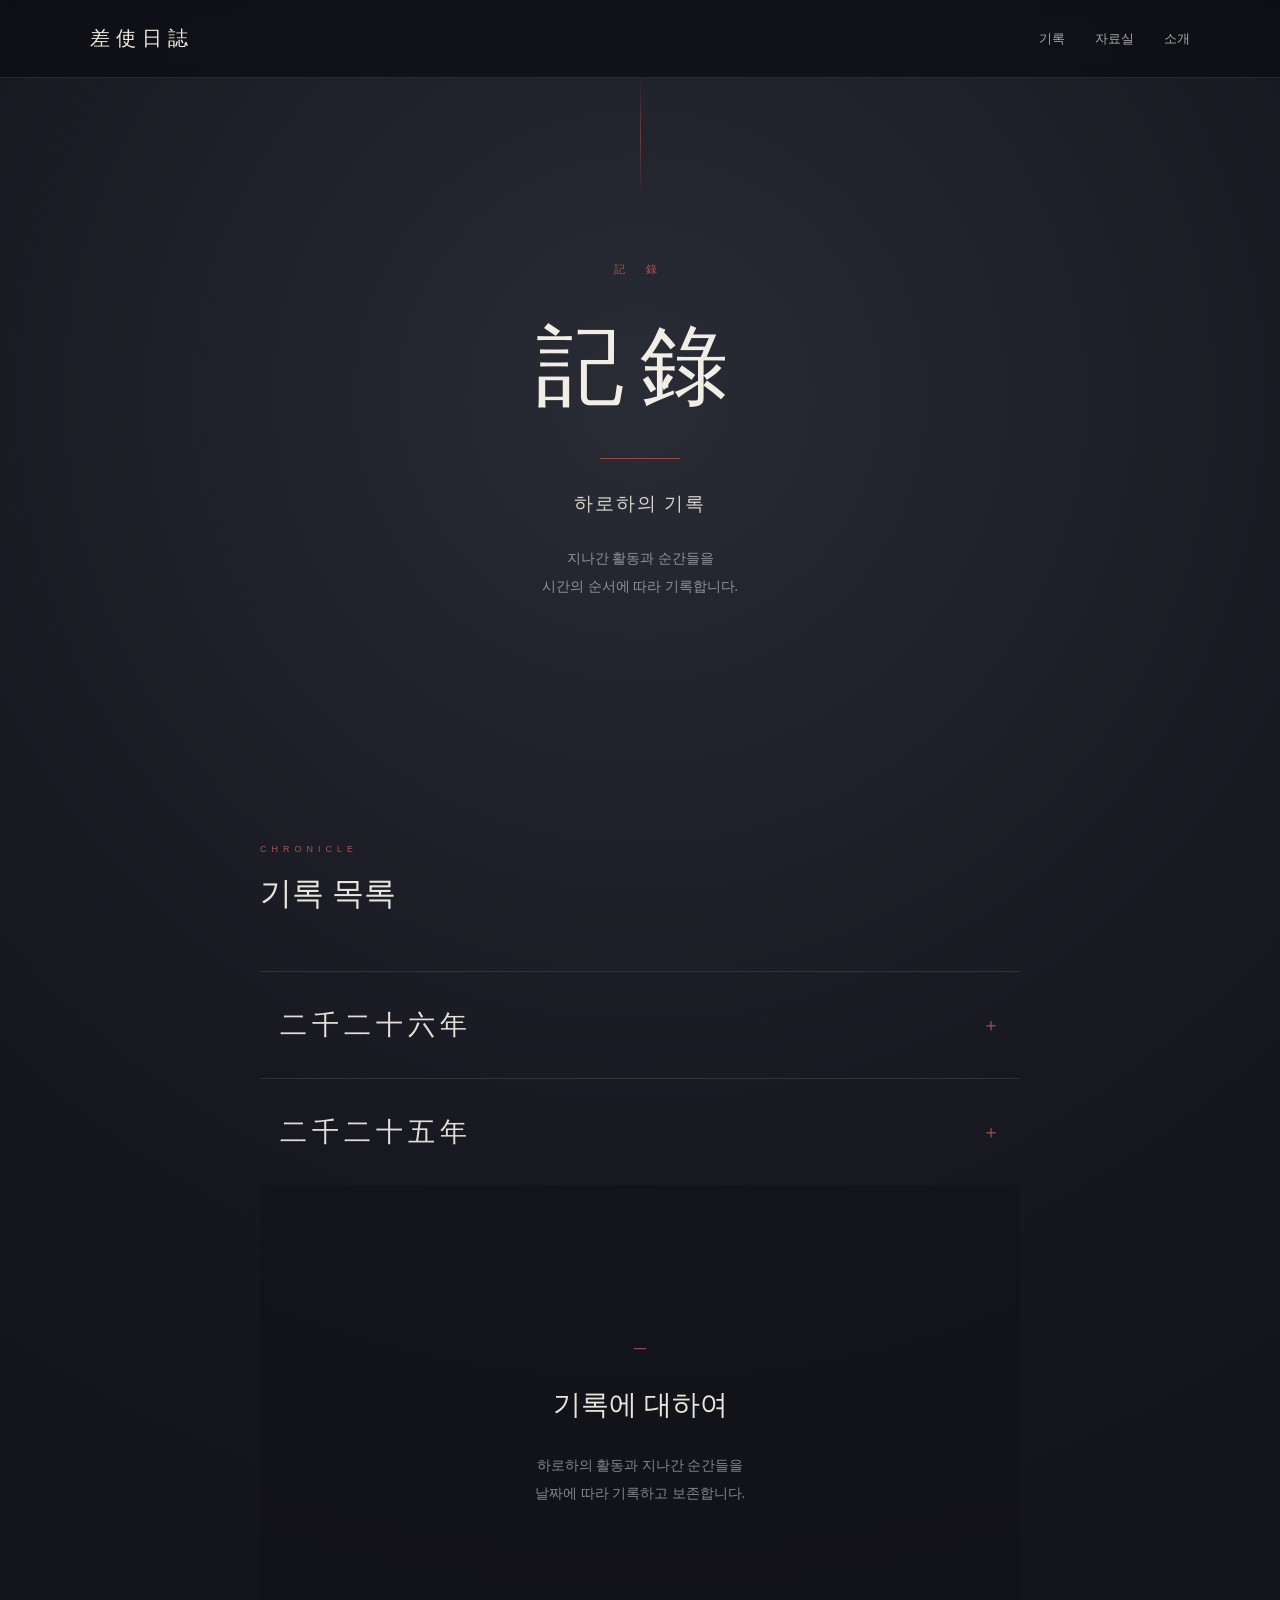
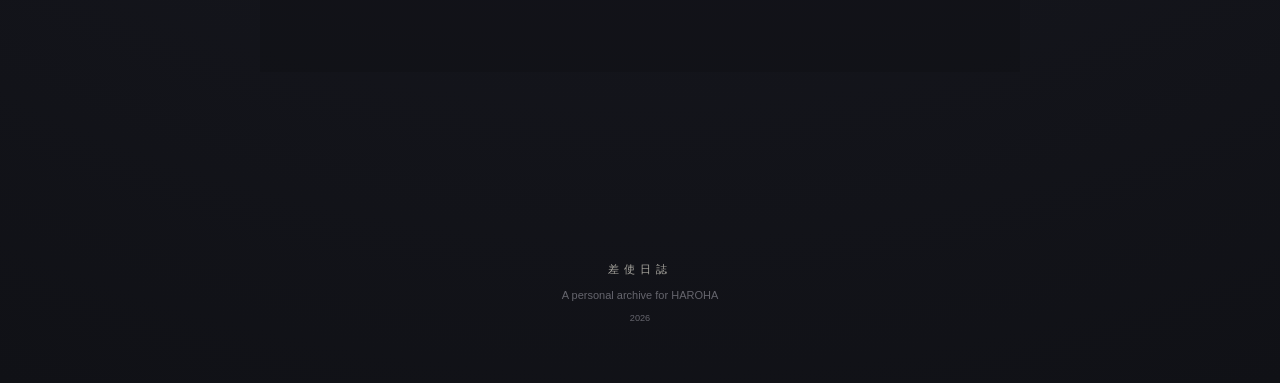
==== about.html @ af02e58f "Update about.html" ====
<!DOCTYPE html>
<html lang="ko">

<head>
    <meta charset="UTF-8">
    <meta name="viewport" content="width=device-width, initial-scale=1.0">

    <title>記錄 | 差使日誌</title>

    <link rel="stylesheet" href="style.css">
</head>


<body>

    <!-- 상단 메뉴 -->

    <header>

        <a href="index.html" class="logo">
            差使日誌
        </a>

        <nav>
            <a href="records.html">기록</a>
            <a href="#">자료실</a>
            <a href="#">소개</a>
        </nav>

    </header>


    <main>

        <!-- 제목 -->

        <section class="hero">

            <div class="hero-mark">
                記 錄
            </div>

            <h1>
                記錄
            </h1>

            <div class="line"></div>

            <p class="hero-subtitle">
                하로하의 기록
            </p>

            <p class="hero-description">
                지나간 활동과 순간들을<br>
                시간의 순서에 따라 기록합니다.
            </p>

        </section>


        <!-- 연도 목록 -->

        <section class="record-index">

            <div class="section-heading">

                <span>
                    CHRONICLE
                </span>

                <h2>
                    기록 목록
                </h2>

            </div>


            <!-- =========================
                 2026년
            ========================== -->

            <details class="year">

                <summary>
                    <span class="year-number">
                        二千二十六年
                    </span>

                    <span class="year-arrow">
                        ＋
                    </span>
                </summary>


                <div class="month-list">

                    <a href="records-2026-08.html" class="month">
                        <span>八月</span>
                        <small>2026.08</small>
                    </a>

                    <a href="records-2026-07.html" class="month">
                        <span>七月</span>
                        <small>2026.07</small>
                    </a>

                    <a href="records-2026-06.html" class="month">
                        <span>六月</span>
                        <small>2026.06</small>
                    </a>

                </div>

            </details>



            <!-- =========================
                 2025년
            ========================== -->

            <details class="year">

                <summary>

                    <span class="year-number">
                        二千二十五年
                    </span>

                    <span class="year-arrow">
                        ＋
                    </span>

                </summary>


                <div class="month-list">

                    <a href="records-2025-09.html" class="month">
                        <span>九月</span>
                        <small>2025.09</small>
                    </a>

                </div>

            </details>

        <!-- 안내 -->

        <section class="about">

            <div class="about-symbol">
                ㅡ
            </div>

            <h2>
                기록에 대하여
            </h2>

            <p>
                하로하의 활동과 지나간 순간들을<br>
                날짜에 따라 기록하고 보존합니다.
            </p>

        </section>

    </main>


    <!-- 하단 -->

    <footer>

        <div>
            差使日誌
        </div>

        <p>
            A personal archive for HAROHA
        </p>

        <small>
            2026
        </small>

    </footer>


</body>

</html>
---- style.css ----
* {
    box-sizing: border-box;
}

html {
    scroll-behavior: smooth;
}

body {
    margin: 0;

    background:
        radial-gradient(
            circle at 50% 20%,
            #292b35 0%,
            #171820 45%,
            #101116 100%
        );

    color: #e8e5dd;

    font-family:
        "Noto Serif KR",
        "Batang",
        serif;
}


/* =========================
   Header
========================= */

header {

    height: 78px;

    display: flex;

    align-items: center;

    justify-content: space-between;

    padding: 0 7%;

    border-bottom: 1px solid rgba(220, 215, 200, 0.12);

    background: rgba(12, 13, 18, 0.72);

    backdrop-filter: blur(8px);

    position: relative;

    z-index: 10;
}


.logo {

    font-size: 20px;

    letter-spacing: 6px;

    color: #eeeae0;

    text-decoration: none;
}


nav {

    display: flex;

    gap: 30px;
}


nav a {

    color: #aaa8a1;

    text-decoration: none;

    font-size: 13px;

    transition: 0.2s;
}


nav a:hover {

    color: #c87575;
}


/* =========================
   Hero
========================= */

.hero {

    min-height: 720px;

    display: flex;

    flex-direction: column;

    align-items: center;

    justify-content: center;

    text-align: center;

    padding: 100px 20px;

    position: relative;
}


.hero::before {

    content: "";

    position: absolute;

    width: 1px;

    height: 120px;

    background: linear-gradient(
        transparent,
        rgba(190, 80, 80, 0.5),
        transparent
    );

    top: 0;
}


.hero-mark {

    font-size: 11px;

    letter-spacing: 9px;

    color: #ad5555;

    margin-bottom: 30px;
}


.hero h1 {

    margin: 0;

    font-size: clamp(55px, 8vw, 88px);

    font-weight: 400;

    letter-spacing: 16px;

    color: #f1eee6;
}


.line {

    width: 80px;

    height: 1px;

    background: #9c4848;

    margin: 32px 0;
}


.hero-subtitle {

    margin: 0;

    font-size: 19px;

    letter-spacing: 2px;

    color: #d8d4cc;
}


.hero-description {

    margin-top: 28px;

    line-height: 2;

    font-size: 14px;

    color: #92919a;
}


.main-button {

    margin-top: 40px;

    padding: 14px 34px;

    border: 1px solid #874646;

    color: #cda6a6;

    text-decoration: none;

    font-size: 13px;

    letter-spacing: 2px;

    transition: 0.25s;
}


.main-button:hover {

    background: #874646;

    color: #fff;
}


/* =========================
   Profile
========================= */

.profile {

    max-width: 900px;

    margin: auto;

    padding: 110px 30px;

    text-align: center;

    border-top: 1px solid rgba(220, 215, 200, 0.1);

    border-bottom: 1px solid rgba(220, 215, 200, 0.1);
}


.profile-label {

    font-family: sans-serif;

    font-size: 10px;

    letter-spacing: 7px;

    color: #a45454;
}


.profile h2 {

    margin: 20px 0 10px;

    font-size: 42px;

    font-weight: 400;
}


.profile-title {

    color: #c77777;

    font-size: 15px;
}


.profile-text {

    margin-top: 28px;

    color: #92919a;

    line-height: 2;
}


/* =========================
   Recent
========================= */

.recent {

    max-width: 950px;

    margin: auto;

    padding: 130px 30px;
}


.section-heading {

    margin-bottom: 55px;
}


.section-heading span {

    font-family: sans-serif;

    font-size: 9px;

    letter-spacing: 5px;

    color: #a45454;
}


.section-heading h2 {

    margin-top: 16px;

    font-size: 32px;

    font-weight: 400;
}


.record {

    display: flex;

    gap: 45px;

    padding: 32px 10px;

    border-top: 1px solid rgba(220, 215, 200, 0.1);

    transition: 0.2s;
}


.record:last-child {

    border-bottom: 1px solid rgba(220, 215, 200, 0.1);
}


.record:hover {

    background: rgba(255, 255, 255, 0.025);

    padding-left: 20px;
}


.record-date {

    width: 80px;

    flex-shrink: 0;

    font-family: sans-serif;

    font-size: 11px;

    line-height: 1.7;

    color: #666772;
}


.record-date strong {

    color: #aaaab0;

    font-size: 14px;
}


.record-content {

    flex: 1;
}


.record-category {

    font-family: sans-serif;

    font-size: 9px;

    letter-spacing: 2px;

    color: #a45454;
}


.record h3 {

    margin: 10px 0;

    font-size: 18px;

    font-weight: 400;
}


.record p {

    margin: 0;

    font-size: 13px;

    color: #777780;
}


/* =========================
   About
========================= */

.about {

    padding: 150px 30px;

    text-align: center;

    background: rgba(0, 0, 0, 0.12);
}


.about-symbol {

    color: #a45454;

    margin-bottom: 30px;
}


.about h2 {

    font-size: 28px;

    font-weight: 400;
}


.about p {

    margin-top: 28px;

    color: #85858d;

    font-size: 14px;

    line-height: 2;
}


/* =========================
   Footer
========================= */

footer {

    padding: 60px 30px;

    text-align: center;

    color: #65656d;

    font-family: sans-serif;

    font-size: 11px;
}


footer div {

    color: #aaa8a1;

    letter-spacing: 5px;

    margin-bottom: 12px;
}


footer p {

    margin: 0 0 10px;
}


/* =========================
   Mobile
========================= */

@media (max-width: 700px) {

    header {

        height: auto;

        padding: 24px;

        flex-direction: column;

        gap: 20px;
    }


    nav {

        gap: 16px;

        flex-wrap: wrap;

        justify-content: center;
    }


    .hero {

        min-height: 620px;
    }


    .hero h1 {

        letter-spacing: 9px;
    }


    .record {

        gap: 20px;
    }


    .record-date {

        width: 65px;
    }

}
/* =========================
   Record Index
========================= */

.record-index {

    width: 100%;

    max-width: 820px;

    margin: 0 auto;

    padding: 40px 30px 130px;
}


/* Year */

.year {

    border-top: 1px solid rgba(220, 215, 200, 0.12);
}


.year:last-child {

    border-bottom: 1px solid rgba(220, 215, 200, 0.12);
}


/* Year title */

.year summary {

    list-style: none;

    cursor: pointer;

    display: flex;

    align-items: center;

    justify-content: space-between;

    width: 100%;

    padding: 35px 20px;

    transition: 0.25s;
}


.year summary::-webkit-details-marker {

    display: none;
}


.year summary:hover {

    background: rgba(255, 255, 255, 0.025);

    padding-left: 30px;

    padding-right: 30px;
}


.year-number {

    font-size: 27px;

    letter-spacing: 5px;

    color: #e3dfd7;
}


.year-arrow {

    font-family: sans-serif;

    font-size: 18px;

    font-weight: 300;

    color: #a45454;

    transition: transform 0.25s;
}


.year[open] .year-arrow {

    transform: rotate(45deg);
}


/* Month list */

.month-list {

    padding: 0 20px 25px 40px;
}


/* Month */

.month {

    display: flex;

    align-items: center;

    justify-content: space-between;

    padding: 20px 15px;

    border-top: 1px solid rgba(220, 215, 200, 0.07);

    color: #bdbab2;

    text-decoration: none;

    transition: 0.25s;
}


.month:hover {

    background: rgba(255, 255, 255, 0.025);

    color: #d17b7b;

    padding-left: 25px;
}


.month span {

    font-size: 17px;

    letter-spacing: 3px;
}


.month small {

    font-family: sans-serif;

    font-size: 10px;

    color: #666772;

    letter-spacing: 1px;
}


/* Mobile */

@media (max-width: 700px) {

    .record-index {

        padding-left: 20px;

        padding-right: 20px;
    }


    .year-number {

        font-size: 22px;

        letter-spacing: 3px;
    }


    .month-list {

        padding-left: 15px;
    }

}

/* =========================
   About / Archive Information
========================= */

.archive-section {

    max-width: 760px;

    margin: 0 auto;

    padding: 90px 30px;

    border-top: 1px solid rgba(220, 215, 200, 0.1);
}


.archive-label {

    font-family: sans-serif;

    font-size: 9px;

    letter-spacing: 5px;

    color: #a45454;

    margin-bottom: 18px;
}


.archive-section h2 {

    margin: 0 0 35px;

    font-size: 30px;

    font-weight: 400;

    color: #e8e5dd;
}


.archive-section p {

    margin: 0 0 20px;

    font-size: 14px;

    line-height: 2.1;

    color: #92919a;
}


.archive-section p:last-child {

    margin-bottom: 0;
}
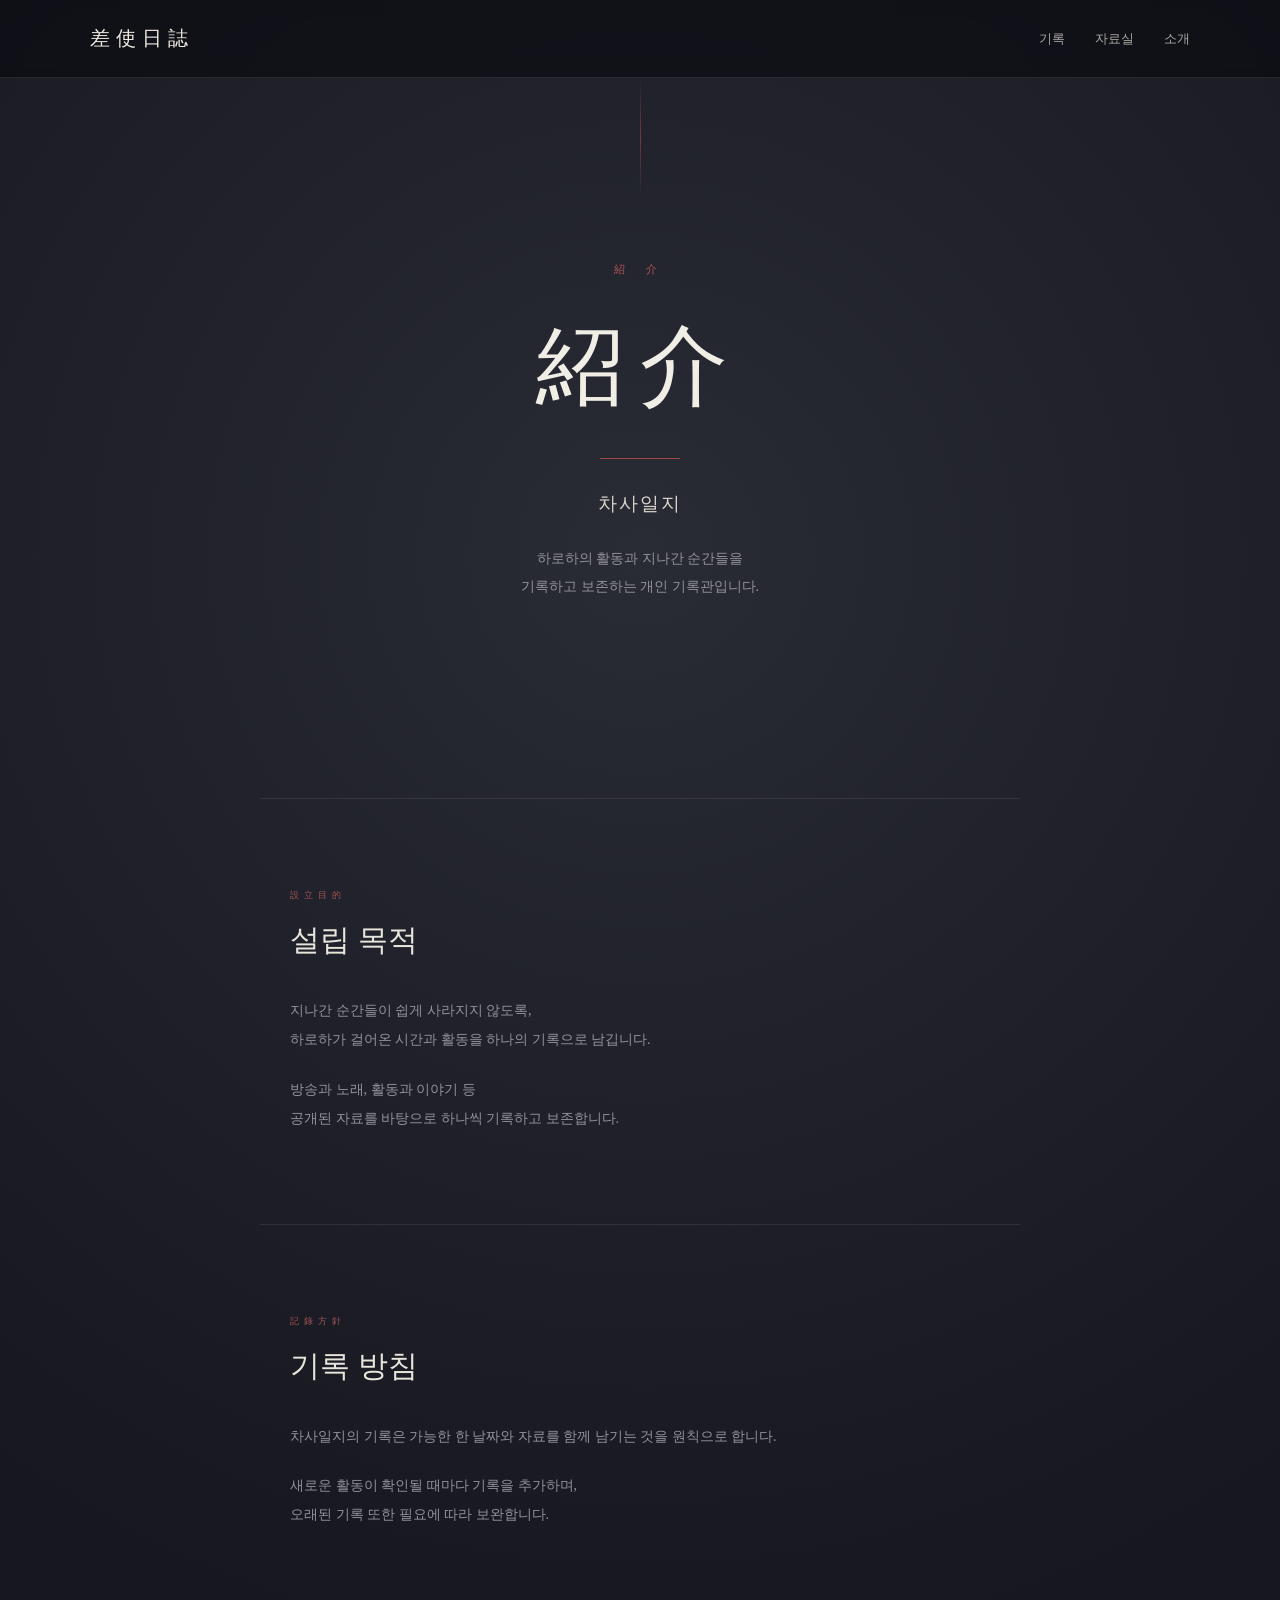
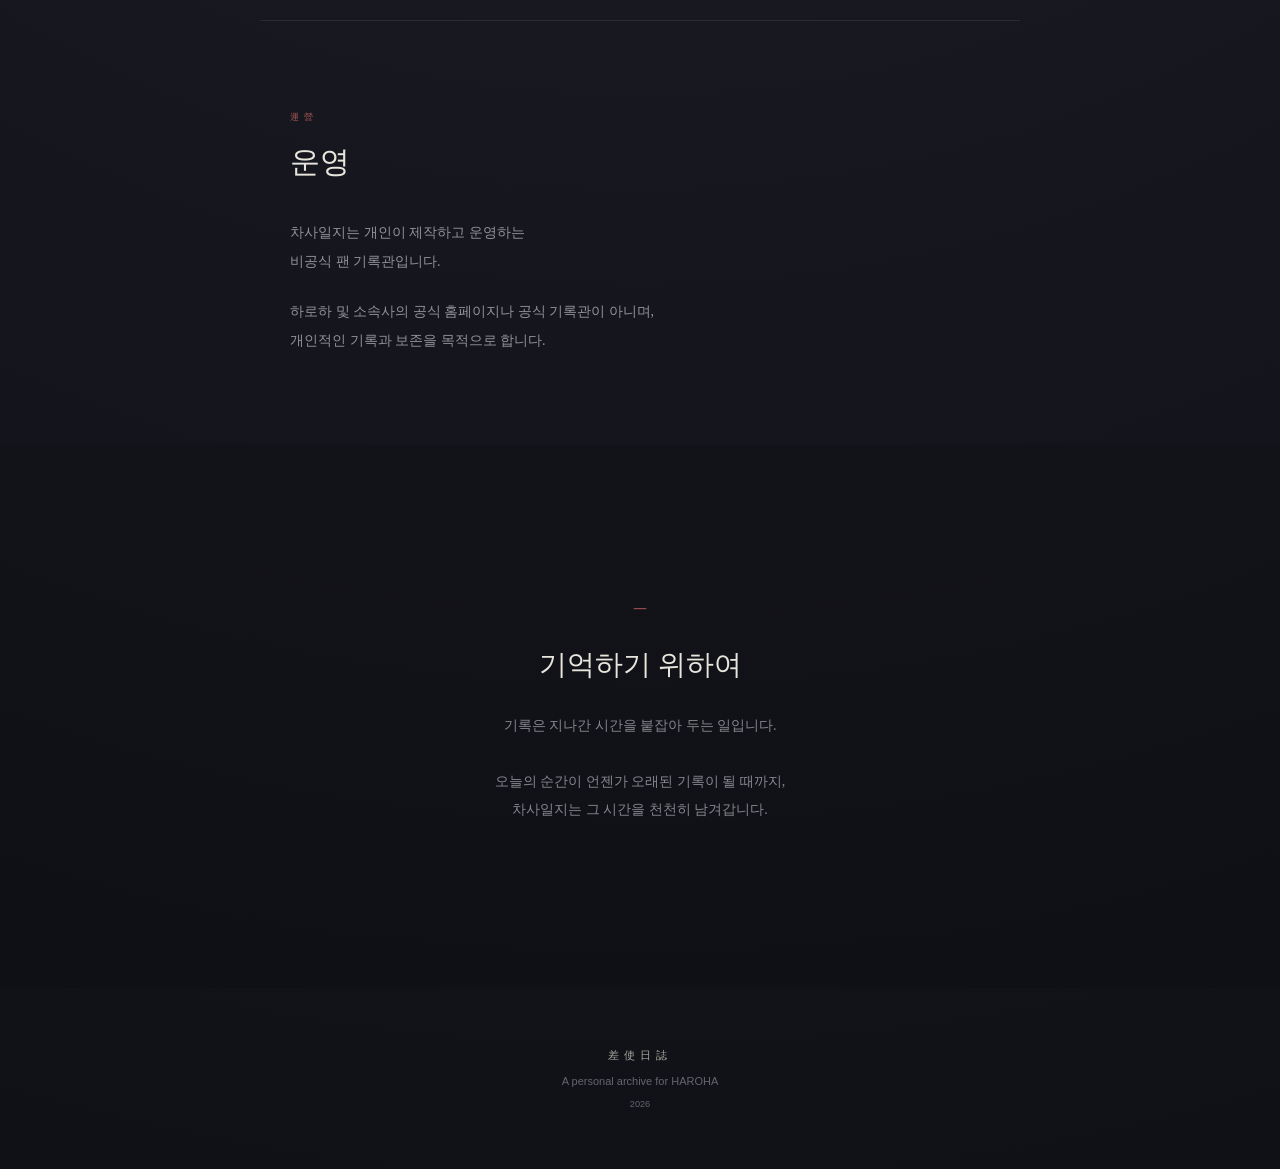
==== commit 3271dbc8: "Update about.html" ====
--- a/about.html
+++ b/about.html
@@ -2,188 +2,196 @@
 <html lang="ko">
 
 <head>
+
     <meta charset="UTF-8">
-    <meta name="viewport" content="width=device-width, initial-scale=1.0">
 
-    <title>記錄 | 差使日誌</title>
+    <meta name="viewport"
+        content="width=device-width, initial-scale=1.0">
+
+    <title>紹介 | 差使日誌</title>
 
     <link rel="stylesheet" href="style.css">
+
 </head>
 
 
 <body>
 
-    <!-- 상단 메뉴 -->
 
-    <header>
+<header>
 
-        <a href="index.html" class="logo">
-            差使日誌
+    <a href="index.html" class="logo">
+        差使日誌
+    </a>
+
+    <nav>
+
+        <a href="records.html">
+            기록
         </a>
 
-        <nav>
-            <a href="records.html">기록</a>
-            <a href="#">자료실</a>
-            <a href="#">소개</a>
-        </nav>
+        <a href="#">
+            자료실
+        </a>
 
-    </header>
+        <a href="about.html">
+            소개
+        </a>
 
+    </nav>
 
-    <main>
-
-        <!-- 제목 -->
-
-        <section class="hero">
-
-            <div class="hero-mark">
-                記 錄
-            </div>
-
-            <h1>
-                記錄
-            </h1>
-
-            <div class="line"></div>
-
-            <p class="hero-subtitle">
-                하로하의 기록
-            </p>
-
-            <p class="hero-description">
-                지나간 활동과 순간들을<br>
-                시간의 순서에 따라 기록합니다.
-            </p>
-
-        </section>
-
-
-        <!-- 연도 목록 -->
-
-        <section class="record-index">
-
-            <div class="section-heading">
-
-                <span>
-                    CHRONICLE
-                </span>
-
-                <h2>
-                    기록 목록
-                </h2>
-
-            </div>
-
-
-            <!-- =========================
-                 2026년
-            ========================== -->
-
-            <details class="year">
-
-                <summary>
-                    <span class="year-number">
-                        二千二十六年
-                    </span>
-
-                    <span class="year-arrow">
-                        ＋
-                    </span>
-                </summary>
-
-
-                <div class="month-list">
-
-                    <a href="records-2026-08.html" class="month">
-                        <span>八月</span>
-                        <small>2026.08</small>
-                    </a>
-
-                    <a href="records-2026-07.html" class="month">
-                        <span>七月</span>
-                        <small>2026.07</small>
-                    </a>
-
-                    <a href="records-2026-06.html" class="month">
-                        <span>六月</span>
-                        <small>2026.06</small>
-                    </a>
-
-                </div>
-
-            </details>
+</header>
 
 
 
-            <!-- =========================
-                 2025년
-            ========================== -->
-
-            <details class="year">
-
-                <summary>
-
-                    <span class="year-number">
-                        二千二十五年
-                    </span>
-
-                    <span class="year-arrow">
-                        ＋
-                    </span>
-
-                </summary>
+<main>
 
 
-                <div class="month-list">
+    <!-- 소개 제목 -->
 
-                    <a href="records-2025-09.html" class="month">
-                        <span>九月</span>
-                        <small>2025.09</small>
-                    </a>
+    <section class="hero">
 
-                </div>
+        <div class="hero-mark">
+            紹 介
+        </div>
 
-            </details>
+        <h1>
+            紹介
+        </h1>
 
-        <!-- 안내 -->
+        <div class="line"></div>
 
-        <section class="about">
+        <p class="hero-subtitle">
+            차사일지
+        </p>
 
-            <div class="about-symbol">
-                ㅡ
-            </div>
+        <p class="hero-description">
+            하로하의 활동과 지나간 순간들을<br>
+            기록하고 보존하는 개인 기록관입니다.
+        </p>
 
-            <h2>
-                기록에 대하여
-            </h2>
-
-            <p>
-                하로하의 활동과 지나간 순간들을<br>
-                날짜에 따라 기록하고 보존합니다.
-            </p>
-
-        </section>
-
-    </main>
+    </section>
 
 
-    <!-- 하단 -->
 
-    <footer>
+    <!-- 설립 목적 -->
 
-        <div>
-            差使日誌
+    <section class="archive-section">
+
+        <div class="archive-label">
+            設立目的
         </div>
 
+        <h2>
+            설립 목적
+        </h2>
+
         <p>
-            A personal archive for HAROHA
+            지나간 순간들이 쉽게 사라지지 않도록,<br>
+            하로하가 걸어온 시간과 활동을 하나의 기록으로 남깁니다.
         </p>
 
-        <small>
-            2026
-        </small>
+        <p>
+            방송과 노래, 활동과 이야기 등<br>
+            공개된 자료를 바탕으로 하나씩 기록하고 보존합니다.
+        </p>
 
-    </footer>
+    </section>
+
+
+
+    <!-- 기록 방침 -->
+
+    <section class="archive-section">
+
+        <div class="archive-label">
+            記錄方針
+        </div>
+
+        <h2>
+            기록 방침
+        </h2>
+
+        <p>
+            차사일지의 기록은 가능한 한 날짜와 자료를 함께 남기는 것을 원칙으로 합니다.
+        </p>
+
+        <p>
+            새로운 활동이 확인될 때마다 기록을 추가하며,<br>
+            오래된 기록 또한 필요에 따라 보완합니다.
+        </p>
+
+    </section>
+
+
+
+    <!-- 운영 -->
+
+    <section class="archive-section">
+
+        <div class="archive-label">
+            運營
+        </div>
+
+        <h2>
+            운영
+        </h2>
+
+        <p>
+            차사일지는 개인이 제작하고 운영하는<br>
+            비공식 팬 기록관입니다.
+        </p>
+
+        <p>
+            하로하 및 소속사의 공식 홈페이지나 공식 기록관이 아니며,<br>
+            개인적인 기록과 보존을 목적으로 합니다.
+        </p>
+
+    </section>
+
+    <!-- 마지막 -->
+
+    <section class="about">
+
+        <div class="about-symbol">
+            ㅡ
+        </div>
+
+        <h2>
+            기억하기 위하여
+        </h2>
+
+        <p>
+            기록은 지나간 시간을 붙잡아 두는 일입니다.
+        </p>
+
+        <p>
+            오늘의 순간이 언젠가 오래된 기록이 될 때까지,<br>
+            차사일지는 그 시간을 천천히 남겨갑니다.
+        </p>
+
+    </section>
+
+
+</main>
+
+
+
+<footer>
+
+    <div>
+        差使日誌
+    </div>
+
+    <p>
+        A personal archive for HAROHA
+    </p>
+
+    <small>
+        2026
+    </small>
+
+</footer>
 
 
 </body>
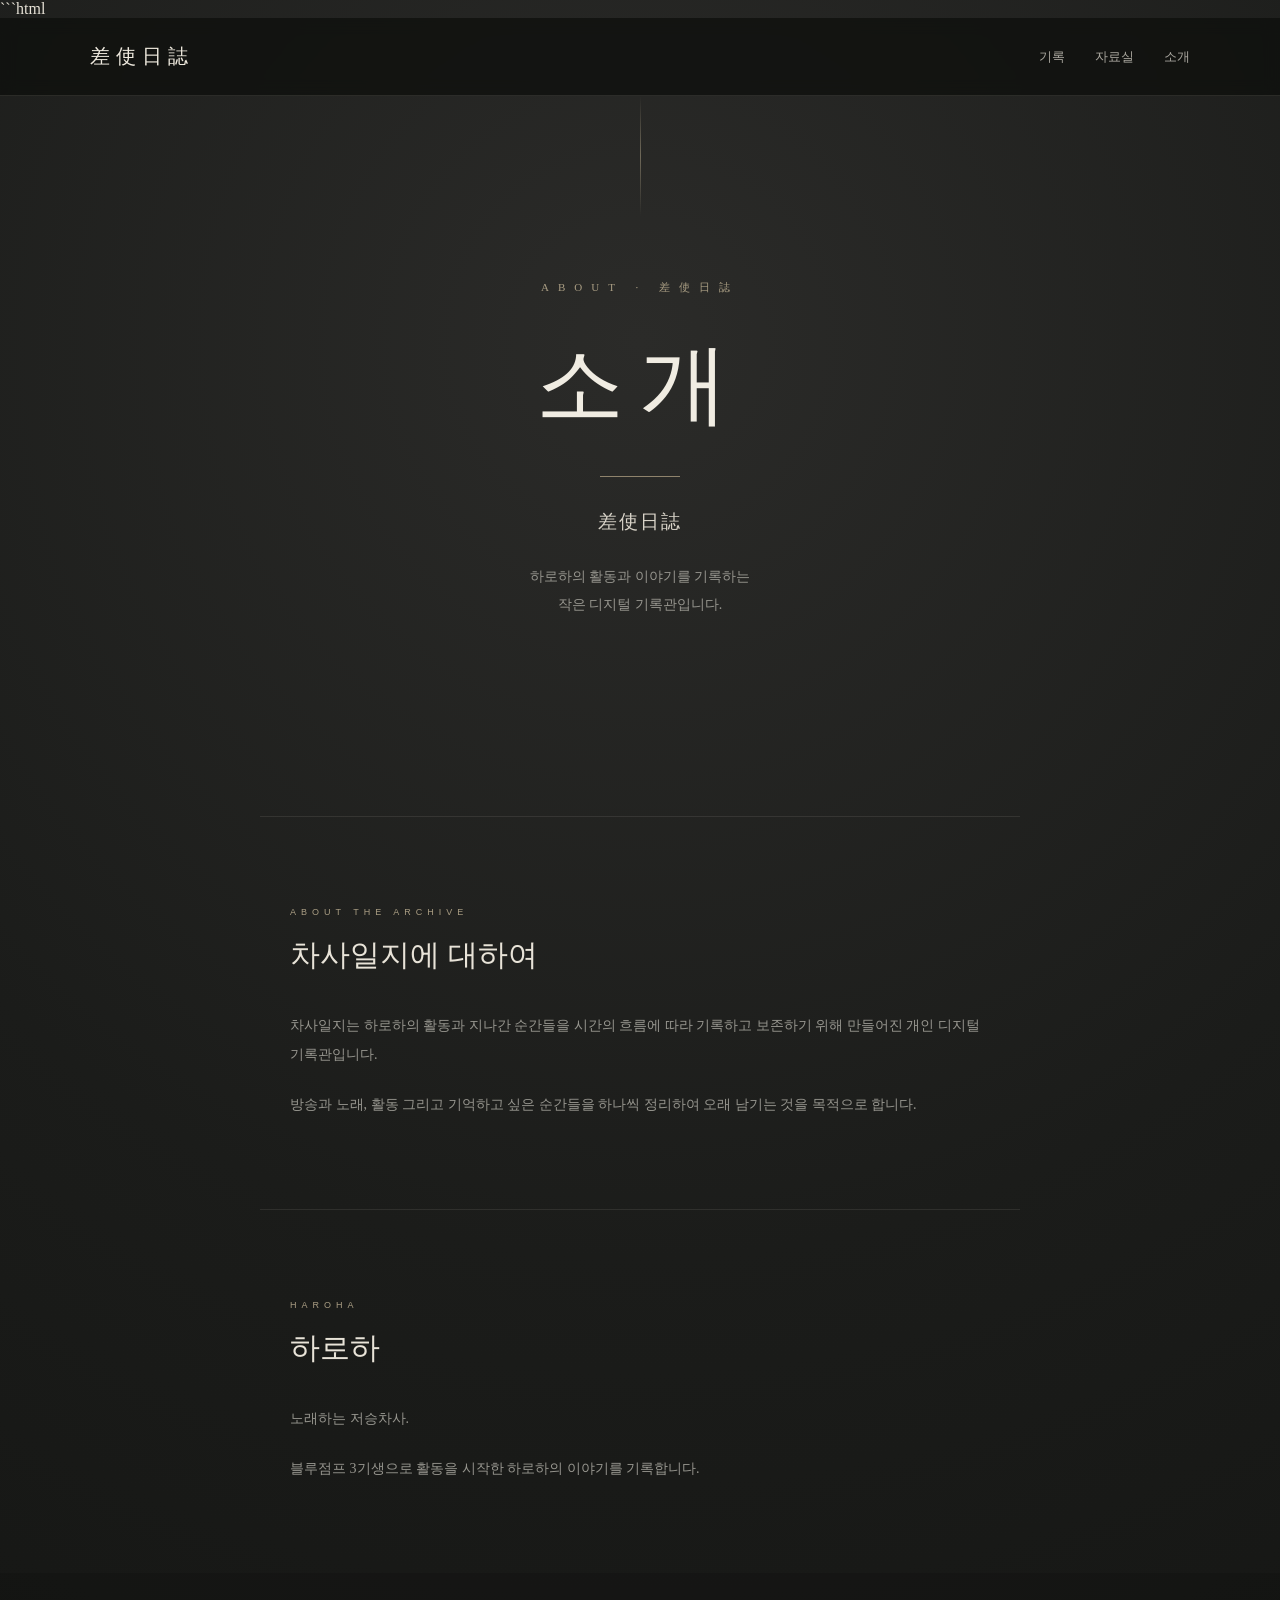
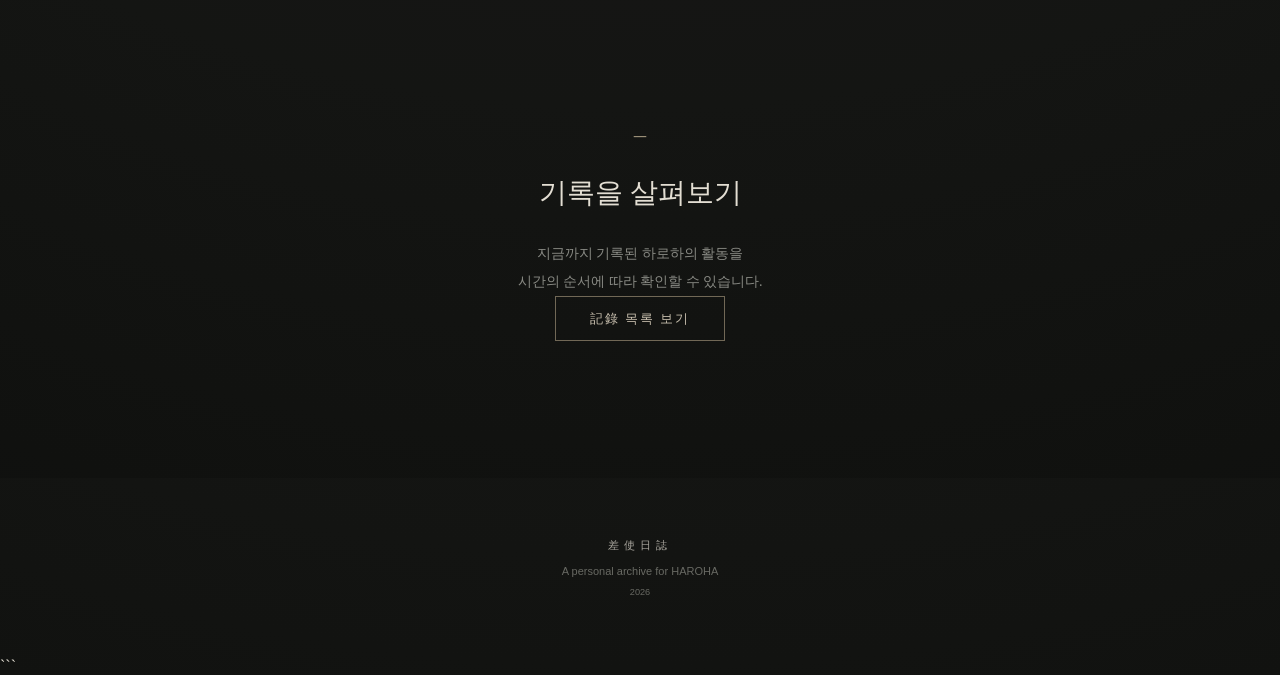
==== commit a86e197d: "Update about.html" ====
--- a/about.html
+++ b/about.html
@@ -1,3 +1,4 @@
+```html
 <!DOCTYPE html>
 <html lang="ko">
 
@@ -6,9 +7,9 @@
     <meta charset="UTF-8">
 
     <meta name="viewport"
-        content="width=device-width, initial-scale=1.0">
-
-    <title>紹介 | 差使日誌</title>
+          content="width=device-width, initial-scale=1.0">
+
+    <title>소개 | 差使日誌</title>
 
     <link rel="stylesheet" href="style.css">
 
@@ -18,182 +19,207 @@
 <body>
 
 
-<header>
-
-    <a href="index.html" class="logo">
-        差使日誌
-    </a>
-
-    <nav>
-
-        <a href="records.html">
-            기록
+    <!-- =========================
+         상단 메뉴
+    ========================== -->
+
+    <header>
+
+        <a href="index.html" class="logo">
+            差使日誌
         </a>
 
-        <a href="#">
-            자료실
-        </a>
-
-        <a href="about.html">
-            소개
-        </a>
-
-    </nav>
-
-</header>
-
-
-
-<main>
-
-
-    <!-- 소개 제목 -->
-
-    <section class="hero">
-
-        <div class="hero-mark">
-            紹 介
+
+        <nav>
+
+            <!-- 기록 페이지로 바로 이동 -->
+            <a href="records.html">
+                기록
+            </a>
+
+            <!-- 현재는 준비 중 -->
+            <a href="#">
+                자료실
+            </a>
+
+            <!-- 소개 페이지 -->
+            <a href="about.html">
+                소개
+            </a>
+
+        </nav>
+
+    </header>
+
+
+
+    <!-- =========================
+         메인
+    ========================== -->
+
+    <main>
+
+
+        <!-- =========================
+             소개 제목
+        ========================== -->
+
+        <section class="hero">
+
+            <div class="hero-mark">
+                ABOUT · 差使日誌
+            </div>
+
+
+            <h1>
+                소개
+            </h1>
+
+
+            <div class="line"></div>
+
+
+            <p class="hero-subtitle">
+                差使日誌
+            </p>
+
+
+            <p class="hero-description">
+                하로하의 활동과 이야기를 기록하는<br>
+                작은 디지털 기록관입니다.
+            </p>
+
+        </section>
+
+
+
+        <!-- =========================
+             기록관 소개
+        ========================== -->
+
+        <section class="archive-section">
+
+
+            <div class="archive-label">
+                ABOUT THE ARCHIVE
+            </div>
+
+
+            <h2>
+                차사일지에 대하여
+            </h2>
+
+
+            <p>
+                차사일지는 하로하의 활동과 지나간 순간들을
+                시간의 흐름에 따라 기록하고 보존하기 위해 만들어진
+                개인 디지털 기록관입니다.
+            </p>
+
+
+            <p>
+                방송과 노래, 활동 그리고 기억하고 싶은 순간들을
+                하나씩 정리하여 오래 남기는 것을 목적으로 합니다.
+            </p>
+
+
+        </section>
+
+
+
+        <!-- =========================
+             하로하 소개
+        ========================== -->
+
+        <section class="archive-section">
+
+
+            <div class="archive-label">
+                HAROHA
+            </div>
+
+
+            <h2>
+                하로하
+            </h2>
+
+
+            <p>
+                노래하는 저승차사.
+            </p>
+
+
+            <p>
+                블루점프 3기생으로 활동을 시작한
+                하로하의 이야기를 기록합니다.
+            </p>
+
+
+        </section>
+
+
+
+        <!-- =========================
+             기록 페이지 이동
+        ========================== -->
+
+        <section class="about">
+
+
+            <div class="about-symbol">
+                ㅡ
+            </div>
+
+
+            <h2>
+                기록을 살펴보기
+            </h2>
+
+
+            <p>
+                지금까지 기록된 하로하의 활동을<br>
+                시간의 순서에 따라 확인할 수 있습니다.
+            </p>
+
+
+            <a href="records.html" class="main-button">
+                記錄 목록 보기
+            </a>
+
+
+        </section>
+
+
+    </main>
+
+
+
+    <!-- =========================
+         하단
+    ========================== -->
+
+    <footer>
+
+
+        <div>
+            差使日誌
         </div>
 
-        <h1>
-            紹介
-        </h1>
-
-        <div class="line"></div>
-
-        <p class="hero-subtitle">
-            차사일지
+
+        <p>
+            A personal archive for HAROHA
         </p>
 
-        <p class="hero-description">
-            하로하의 활동과 지나간 순간들을<br>
-            기록하고 보존하는 개인 기록관입니다.
-        </p>
-
-    </section>
-
-
-
-    <!-- 설립 목적 -->
-
-    <section class="archive-section">
-
-        <div class="archive-label">
-            設立目的
-        </div>
-
-        <h2>
-            설립 목적
-        </h2>
-
-        <p>
-            지나간 순간들이 쉽게 사라지지 않도록,<br>
-            하로하가 걸어온 시간과 활동을 하나의 기록으로 남깁니다.
-        </p>
-
-        <p>
-            방송과 노래, 활동과 이야기 등<br>
-            공개된 자료를 바탕으로 하나씩 기록하고 보존합니다.
-        </p>
-
-    </section>
-
-
-
-    <!-- 기록 방침 -->
-
-    <section class="archive-section">
-
-        <div class="archive-label">
-            記錄方針
-        </div>
-
-        <h2>
-            기록 방침
-        </h2>
-
-        <p>
-            차사일지의 기록은 가능한 한 날짜와 자료를 함께 남기는 것을 원칙으로 합니다.
-        </p>
-
-        <p>
-            새로운 활동이 확인될 때마다 기록을 추가하며,<br>
-            오래된 기록 또한 필요에 따라 보완합니다.
-        </p>
-
-    </section>
-
-
-
-    <!-- 운영 -->
-
-    <section class="archive-section">
-
-        <div class="archive-label">
-            運營
-        </div>
-
-        <h2>
-            운영
-        </h2>
-
-        <p>
-            차사일지는 개인이 제작하고 운영하는<br>
-            비공식 팬 기록관입니다.
-        </p>
-
-        <p>
-            하로하 및 소속사의 공식 홈페이지나 공식 기록관이 아니며,<br>
-            개인적인 기록과 보존을 목적으로 합니다.
-        </p>
-
-    </section>
-
-    <!-- 마지막 -->
-
-    <section class="about">
-
-        <div class="about-symbol">
-            ㅡ
-        </div>
-
-        <h2>
-            기억하기 위하여
-        </h2>
-
-        <p>
-            기록은 지나간 시간을 붙잡아 두는 일입니다.
-        </p>
-
-        <p>
-            오늘의 순간이 언젠가 오래된 기록이 될 때까지,<br>
-            차사일지는 그 시간을 천천히 남겨갑니다.
-        </p>
-
-    </section>
-
-
-</main>
-
-
-
-<footer>
-
-    <div>
-        差使日誌
-    </div>
-
-    <p>
-        A personal archive for HAROHA
-    </p>
-
-    <small>
-        2026
-    </small>
-
-</footer>
+
+        <small>
+            2026
+        </small>
+
+
+    </footer>
 
 
 </body>
 
 </html>
+```
--- a/style.css
+++ b/style.css
@@ -1,3 +1,9 @@
+/* =========================================================
+   差使日誌
+   HAROHA ARCHIVE
+   Archive / Chronicle Style
+========================================================= */
+
 * {
     box-sizing: border-box;
 }
@@ -11,13 +17,13 @@
 
     background:
         radial-gradient(
-            circle at 50% 20%,
-            #292b35 0%,
-            #171820 45%,
-            #101116 100%
+            circle at 50% 15%,
+            #2b2b29 0%,
+            #1b1c1a 45%,
+            #111210 100%
         );
 
-    color: #e8e5dd;
+    color: #e5e0d5;
 
     font-family:
         "Noto Serif KR",
@@ -26,766 +32,1240 @@
 }
 
 
+/* =========================================================
+   Header
+========================================================= */
+
+header {
+    height: 78px;
+
+    display: flex;
+    align-items: center;
+    justify-content: space-between;
+
+    padding: 0 7%;
+
+    border-bottom: 1px solid rgba(220, 215, 200, 0.12);
+
+    background: rgba(15, 16, 14, 0.78);
+
+    backdrop-filter: blur(8px);
+
+    position: relative;
+    z-index: 10;
+}
+
+
+/* 로고 */
+
+.logo {
+    font-size: 20px;
+
+    letter-spacing: 6px;
+
+    color: #eee9de;
+
+    text-decoration: none;
+
+    transition: 0.2s;
+}
+
+.logo:hover {
+    color: #b4aa95;
+}
+
+
+/* 메뉴 */
+
+nav {
+    display: flex;
+
+    gap: 30px;
+}
+
+nav a {
+    color: #aaa79f;
+
+    text-decoration: none;
+
+    font-size: 13px;
+
+    transition: 0.2s;
+}
+
+nav a:hover {
+    color: #b4aa95;
+}
+
+
+/* =========================================================
+   Hero
+========================================================= */
+
+.hero {
+    min-height: 720px;
+
+    display: flex;
+    flex-direction: column;
+
+    align-items: center;
+    justify-content: center;
+
+    text-align: center;
+
+    padding: 100px 20px;
+
+    position: relative;
+}
+
+
+/* 위에서 내려오는 세로선 */
+
+.hero::before {
+    content: "";
+
+    position: absolute;
+
+    width: 1px;
+    height: 120px;
+
+    background:
+        linear-gradient(
+            transparent,
+            rgba(170, 158, 130, 0.55),
+            transparent
+        );
+
+    top: 0;
+}
+
+
+/* 작은 한자 */
+
+.hero-mark {
+    font-size: 11px;
+
+    letter-spacing: 9px;
+
+    color: #a99d83;
+
+    margin-bottom: 30px;
+}
+
+
+/* 메인 제목 */
+
+.hero h1 {
+    margin: 0;
+
+    font-size: clamp(55px, 8vw, 88px);
+
+    font-weight: 400;
+
+    letter-spacing: 16px;
+
+    color: #f0ece2;
+}
+
+
+/* 제목 아래 선 */
+
+.line {
+    width: 80px;
+
+    height: 1px;
+
+    background: #8f836c;
+
+    margin: 32px 0;
+}
+
+
+/* 부제 */
+
+.hero-subtitle {
+    margin: 0;
+
+    font-size: 19px;
+
+    letter-spacing: 2px;
+
+    color: #d8d3c8;
+}
+
+
+/* 설명 */
+
+.hero-description {
+    margin-top: 28px;
+
+    line-height: 2;
+
+    font-size: 14px;
+
+    color: #96958e;
+}
+
+
+/* 메인 버튼 */
+
+.main-button {
+    margin-top: 40px;
+
+    padding: 14px 34px;
+
+    border: 1px solid #716856;
+
+    color: #c8bfae;
+
+    text-decoration: none;
+
+    font-size: 13px;
+
+    letter-spacing: 2px;
+
+    transition: 0.25s;
+}
+
+.main-button:hover {
+    background: #716856;
+
+    color: #f8f5ed;
+}
+
+
+/* =========================================================
+   Profile
+========================================================= */
+
+.profile {
+    max-width: 900px;
+
+    margin: auto;
+
+    padding: 110px 30px;
+
+    text-align: center;
+
+    border-top: 1px solid rgba(220, 215, 200, 0.1);
+
+    border-bottom: 1px solid rgba(220, 215, 200, 0.1);
+}
+
+
+/* HAROHA */
+
+.profile-label {
+    font-family: sans-serif;
+
+    font-size: 10px;
+
+    letter-spacing: 7px;
+
+    color: #a99d83;
+}
+
+
+/* 이름 */
+
+.profile h2 {
+    margin: 20px 0 10px;
+
+    font-size: 42px;
+
+    font-weight: 400;
+
+    color: #e8e3d8;
+}
+
+
+/* 직함 */
+
+.profile-title {
+    color: #b4aa95;
+
+    font-size: 15px;
+}
+
+
+/* 설명 */
+
+.profile-text {
+    margin-top: 28px;
+
+    color: #96958e;
+
+    line-height: 2;
+}
+
+
+/* =========================================================
+   Recent Records
+========================================================= */
+
+.recent {
+    max-width: 950px;
+
+    margin: auto;
+
+    padding: 130px 30px;
+}
+
+
+/* 섹션 제목 */
+
+.section-heading {
+    margin-bottom: 55px;
+}
+
+
+.section-heading span {
+    font-family: sans-serif;
+
+    font-size: 9px;
+
+    letter-spacing: 5px;
+
+    color: #a99d83;
+}
+
+
+.section-heading h2 {
+    margin-top: 16px;
+
+    font-size: 32px;
+
+    font-weight: 400;
+
+    color: #e4dfd5;
+}
+
+
+/* 기록 */
+
+.record {
+    display: flex;
+
+    gap: 45px;
+
+    padding: 32px 10px;
+
+    border-top: 1px solid rgba(220, 215, 200, 0.1);
+
+    transition: 0.2s;
+}
+
+
+.record:last-child {
+    border-bottom: 1px solid rgba(220, 215, 200, 0.1);
+}
+
+
+.record:hover {
+    background: rgba(255, 255, 255, 0.025);
+
+    padding-left: 20px;
+}
+
+
+/* 날짜 */
+
+.record-date {
+    width: 80px;
+
+    flex-shrink: 0;
+
+    font-family: sans-serif;
+
+    font-size: 11px;
+
+    line-height: 1.7;
+
+    color: #6f706b;
+}
+
+
+.record-date strong {
+    color: #aaa9a2;
+
+    font-size: 14px;
+}
+
+
+/* 기록 내용 */
+
+.record-content {
+    flex: 1;
+}
+
+
+/* 카테고리 */
+
+.record-category {
+    font-family: sans-serif;
+
+    font-size: 9px;
+
+    letter-spacing: 2px;
+
+    color: #a99d83;
+}
+
+
+/* 제목 */
+
+.record h3 {
+    margin: 10px 0;
+
+    font-size: 18px;
+
+    font-weight: 400;
+
+    color: #ddd8cd;
+}
+
+
+/* 설명 */
+
+.record p {
+    margin: 0;
+
+    font-size: 13px;
+
+    color: #7f807b;
+}
+
+
+/* =========================================================
+   About
+========================================================= */
+
+.about {
+    padding: 150px 30px;
+
+    text-align: center;
+
+    background: rgba(0, 0, 0, 0.14);
+}
+
+
+.about-symbol {
+    color: #a99d83;
+
+    margin-bottom: 30px;
+}
+
+
+.about h2 {
+    font-size: 28px;
+
+    font-weight: 400;
+
+    color: #e3ded3;
+}
+
+
+.about p {
+    margin-top: 28px;
+
+    color: #898a84;
+
+    font-size: 14px;
+
+    line-height: 2;
+}
+
+
+/* =========================================================
+   Footer
+========================================================= */
+
+footer {
+    padding: 60px 30px;
+
+    text-align: center;
+
+    color: #686963;
+
+    font-family: sans-serif;
+
+    font-size: 11px;
+}
+
+
+footer div {
+    color: #aaa79f;
+
+    letter-spacing: 5px;
+
+    margin-bottom: 12px;
+}
+
+
+footer p {
+    margin: 0 0 10px;
+}
+
+
+/* =========================================================
+   Record Index
+========================================================= */
+
+.record-index {
+    width: 100%;
+
+    max-width: 820px;
+
+    margin: 0 auto;
+
+    padding: 40px 30px 130px;
+}
+
+
+/* 연도 */
+
+.year {
+    border-top: 1px solid rgba(220, 215, 200, 0.12);
+}
+
+
+.year:last-child {
+    border-bottom: 1px solid rgba(220, 215, 200, 0.12);
+}
+
+
+/* 연도 제목 */
+
+.year summary {
+    list-style: none;
+
+    cursor: pointer;
+
+    display: flex;
+
+    align-items: center;
+
+    justify-content: space-between;
+
+    width: 100%;
+
+    padding: 35px 20px;
+
+    transition: 0.25s;
+}
+
+
+.year summary::-webkit-details-marker {
+    display: none;
+}
+
+
+.year summary:hover {
+    background: rgba(255, 255, 255, 0.025);
+
+    padding-left: 30px;
+
+    padding-right: 30px;
+}
+
+
+/* 연도 숫자 */
+
+.year-number {
+    font-size: 27px;
+
+    letter-spacing: 5px;
+
+    color: #e1ddd3;
+}
+
+
+/* + 버튼 */
+
+.year-arrow {
+    font-family: sans-serif;
+
+    font-size: 18px;
+
+    font-weight: 300;
+
+    color: #a99d83;
+
+    transition: transform 0.25s;
+}
+
+
+.year[open] .year-arrow {
+    transform: rotate(45deg);
+}
+
+
+/* 월 목록 */
+
+.month-list {
+    padding: 0 20px 25px 40px;
+}
+
+
+/* 월 */
+
+.month {
+    display: flex;
+
+    align-items: center;
+
+    justify-content: space-between;
+
+    padding: 20px 15px;
+
+    border-top: 1px solid rgba(220, 215, 200, 0.07);
+
+    color: #bdb9af;
+
+    text-decoration: none;
+
+    transition: 0.25s;
+}
+
+
+.month:hover {
+    background: rgba(255, 255, 255, 0.025);
+
+    color: #c8bfae;
+
+    padding-left: 25px;
+}
+
+
+/* 월 이름 */
+
+.month span {
+    font-size: 17px;
+
+    letter-spacing: 3px;
+}
+
+
+/* 숫자 */
+
+.month small {
+    font-family: sans-serif;
+
+    font-size: 10px;
+
+    color: #686963;
+
+    letter-spacing: 1px;
+}
+
+
+/* =========================================================
+   Archive Information
+========================================================= */
+
+.archive-section {
+    max-width: 760px;
+
+    margin: 0 auto;
+
+    padding: 90px 30px;
+
+    border-top: 1px solid rgba(220, 215, 200, 0.1);
+}
+
+
+.archive-label {
+    font-family: sans-serif;
+
+    font-size: 9px;
+
+    letter-spacing: 5px;
+
+    color: #a99d83;
+
+    margin-bottom: 18px;
+}
+
+
+.archive-section h2 {
+    margin: 0 0 35px;
+
+    font-size: 30px;
+
+    font-weight: 400;
+
+    color: #e8e3d8;
+}
+
+
+.archive-section p {
+    margin: 0 0 20px;
+
+    font-size: 14px;
+
+    line-height: 2.1;
+
+    color: #96958e;
+}
+
+
+.archive-section p:last-child {
+    margin-bottom: 0;
+}
+
+
+/* =========================================================
+   Record Detail
+========================================================= */
+
+.record-detail {
+    max-width: 850px;
+
+    margin: auto;
+
+    padding: 140px 30px 120px;
+
+    text-align: center;
+}
+
+
+/* 記錄 */
+
+.record-detail-mark {
+    font-family: sans-serif;
+
+    font-size: 9px;
+
+    letter-spacing: 6px;
+
+    color: #a99d83;
+
+    margin-bottom: 25px;
+}
+
+
+/* 기록 번호 */
+
+.record-detail-number {
+    margin: 0;
+
+    font-family: sans-serif;
+
+    font-size: 11px;
+
+    letter-spacing: 3px;
+
+    color: #777872;
+}
+
+
+/* 제목 */
+
+.record-detail h1 {
+    margin: 25px 0 0;
+
+    font-size: 38px;
+
+    font-weight: 400;
+
+    letter-spacing: 2px;
+
+    color: #eeeae0;
+}
+
+
+/* 제목 아래 선 */
+
+.record-detail-line {
+    width: 70px;
+
+    height: 1px;
+
+    background: #8f836c;
+
+    margin: 35px auto;
+}
+
+
+/* 날짜 */
+
+.record-detail-date {
+    margin: 0;
+
+    font-size: 14px;
+
+    letter-spacing: 3px;
+
+    color: #aaa79f;
+}
+
+
+/* =========================================================
+   Document
+========================================================= */
+
+.record-document {
+    margin-top: 80px;
+
+    padding: 45px 55px;
+
+    border-top: 1px solid rgba(220, 215, 200, 0.12);
+
+    border-bottom: 1px solid rgba(220, 215, 200, 0.12);
+
+    text-align: left;
+
+    background: rgba(0, 0, 0, 0.1);
+}
+
+
+/* 문서 상단 */
+
+.document-heading {
+    display: flex;
+
+    justify-content: space-between;
+
+    padding-bottom: 20px;
+
+    margin-bottom: 35px;
+
+    border-bottom: 1px solid rgba(220, 215, 200, 0.08);
+
+    font-family: sans-serif;
+
+    font-size: 9px;
+
+    letter-spacing: 2px;
+
+    color: #a99d83;
+}
+
+
+/* 문서 내용 */
+
+.record-document p {
+    margin: 0 0 28px;
+
+    font-size: 15px;
+
+    line-height: 2.2;
+
+    color: #aaa79f;
+}
+
+
+/* =========================================================
+   Record Information
+========================================================= */
+
+.record-information {
+    display: flex;
+
+    justify-content: center;
+
+    gap: 70px;
+
+    margin-top: 60px;
+
+    padding: 30px;
+
+    border-top: 1px solid rgba(220, 215, 200, 0.08);
+
+    border-bottom: 1px solid rgba(220, 215, 200, 0.08);
+}
+
+
+.record-information div {
+    display: flex;
+
+    flex-direction: column;
+
+    gap: 10px;
+}
+
+
+.record-information span {
+    font-family: sans-serif;
+
+    font-size: 8px;
+
+    letter-spacing: 2px;
+
+    color: #74756f;
+}
+
+
+.record-information strong {
+    font-size: 13px;
+
+    font-weight: 400;
+
+    color: #aaa79f;
+}
+
+
+/* =========================================================
+   Record Navigation
+========================================================= */
+
+.record-navigation {
+    display: flex;
+
+    justify-content: space-between;
+
+    margin-top: 55px;
+}
+
+
+.record-navigation a {
+    color: #888982;
+
+    text-decoration: none;
+
+    font-size: 12px;
+
+    transition: 0.2s;
+}
+
+
+.record-navigation a:hover {
+    color: #b4aa95;
+}
+
+
+/* =========================================================
+   Mobile
+========================================================= */
+
+@media (max-width: 700px) {
+
+    header {
+        height: auto;
+
+        padding: 24px;
+
+        flex-direction: column;
+
+        gap: 20px;
+    }
+
+
+    nav {
+        gap: 16px;
+
+        flex-wrap: wrap;
+
+        justify-content: center;
+    }
+
+
+    .hero {
+        min-height: 620px;
+    }
+
+
+    .hero h1 {
+        letter-spacing: 9px;
+    }
+
+
+    .record {
+        gap: 20px;
+    }
+
+
+    .record-date {
+        width: 65px;
+    }
+
+
+    .record-index {
+        padding-left: 20px;
+
+        padding-right: 20px;
+    }
+
+
+    .year-number {
+        font-size: 22px;
+
+        letter-spacing: 3px;
+    }
+
+
+    .month-list {
+        padding-left: 15px;
+    }
+
+
+    .record-detail {
+        padding: 100px 20px 80px;
+    }
+
+
+    .record-detail h1 {
+        font-size: 28px;
+
+        letter-spacing: 1px;
+    }
+
+
+    .record-document {
+        padding: 30px 25px;
+    }
+
+
+    .record-information {
+        gap: 25px;
+
+        flex-wrap: wrap;
+    }
+}
+
+a {
+    text-decoration: none;
+}
+
+a,
+a:visited,
+a:hover,
+a:active {
+    text-decoration: none;
+}
+
 /* =========================
-   Header
+   Mobile Optimization
 ========================= */
 
-header {
-
-    height: 78px;
-
-    display: flex;
-
-    align-items: center;
-
-    justify-content: space-between;
-
-    padding: 0 7%;
-
-    border-bottom: 1px solid rgba(220, 215, 200, 0.12);
-
-    background: rgba(12, 13, 18, 0.72);
-
-    backdrop-filter: blur(8px);
-
-    position: relative;
-
-    z-index: 10;
-}
-
-
-.logo {
-
-    font-size: 20px;
-
-    letter-spacing: 6px;
-
-    color: #eeeae0;
-
-    text-decoration: none;
-}
-
-
-nav {
-
-    display: flex;
-
-    gap: 30px;
-}
-
-
-nav a {
-
-    color: #aaa8a1;
-
-    text-decoration: none;
-
-    font-size: 13px;
-
-    transition: 0.2s;
-}
-
-
-nav a:hover {
-
-    color: #c87575;
-}
-
-
-/* =========================
-   Hero
-========================= */
-
-.hero {
-
-    min-height: 720px;
-
-    display: flex;
-
-    flex-direction: column;
-
-    align-items: center;
-
-    justify-content: center;
-
-    text-align: center;
-
-    padding: 100px 20px;
-
-    position: relative;
-}
-
-
-.hero::before {
-
-    content: "";
-
-    position: absolute;
-
-    width: 1px;
-
-    height: 120px;
-
-    background: linear-gradient(
-        transparent,
-        rgba(190, 80, 80, 0.5),
-        transparent
-    );
-
-    top: 0;
-}
-
-
-.hero-mark {
-
-    font-size: 11px;
-
-    letter-spacing: 9px;
-
-    color: #ad5555;
-
-    margin-bottom: 30px;
-}
-
-
-.hero h1 {
-
-    margin: 0;
-
-    font-size: clamp(55px, 8vw, 88px);
-
-    font-weight: 400;
-
-    letter-spacing: 16px;
-
-    color: #f1eee6;
-}
-
-
-.line {
-
-    width: 80px;
-
-    height: 1px;
-
-    background: #9c4848;
-
-    margin: 32px 0;
-}
-
-
-.hero-subtitle {
-
-    margin: 0;
-
-    font-size: 19px;
-
-    letter-spacing: 2px;
-
-    color: #d8d4cc;
-}
-
-
-.hero-description {
-
-    margin-top: 28px;
-
-    line-height: 2;
-
-    font-size: 14px;
-
-    color: #92919a;
-}
-
-
-.main-button {
-
-    margin-top: 40px;
-
-    padding: 14px 34px;
-
-    border: 1px solid #874646;
-
-    color: #cda6a6;
-
-    text-decoration: none;
-
-    font-size: 13px;
-
-    letter-spacing: 2px;
-
-    transition: 0.25s;
-}
-
-
-.main-button:hover {
-
-    background: #874646;
-
-    color: #fff;
-}
-
-
-/* =========================
-   Profile
-========================= */
-
-.profile {
-
-    max-width: 900px;
-
-    margin: auto;
-
-    padding: 110px 30px;
-
-    text-align: center;
-
-    border-top: 1px solid rgba(220, 215, 200, 0.1);
-
-    border-bottom: 1px solid rgba(220, 215, 200, 0.1);
-}
-
-
-.profile-label {
-
-    font-family: sans-serif;
-
-    font-size: 10px;
-
-    letter-spacing: 7px;
-
-    color: #a45454;
-}
-
-
-.profile h2 {
-
-    margin: 20px 0 10px;
-
-    font-size: 42px;
-
-    font-weight: 400;
-}
-
-
-.profile-title {
-
-    color: #c77777;
-
-    font-size: 15px;
-}
-
-
-.profile-text {
-
-    margin-top: 28px;
-
-    color: #92919a;
-
-    line-height: 2;
-}
-
-
-/* =========================
-   Recent
-========================= */
-
-.recent {
-
-    max-width: 950px;
-
-    margin: auto;
-
-    padding: 130px 30px;
-}
-
-
-.section-heading {
-
-    margin-bottom: 55px;
-}
-
-
-.section-heading span {
-
-    font-family: sans-serif;
-
-    font-size: 9px;
-
-    letter-spacing: 5px;
-
-    color: #a45454;
-}
-
-
-.section-heading h2 {
-
-    margin-top: 16px;
-
-    font-size: 32px;
-
-    font-weight: 400;
-}
-
-
-.record {
-
-    display: flex;
-
-    gap: 45px;
-
-    padding: 32px 10px;
-
-    border-top: 1px solid rgba(220, 215, 200, 0.1);
-
-    transition: 0.2s;
-}
-
-
-.record:last-child {
-
-    border-bottom: 1px solid rgba(220, 215, 200, 0.1);
-}
-
-
-.record:hover {
-
-    background: rgba(255, 255, 255, 0.025);
-
-    padding-left: 20px;
-}
-
-
-.record-date {
-
-    width: 80px;
-
-    flex-shrink: 0;
-
-    font-family: sans-serif;
-
-    font-size: 11px;
-
-    line-height: 1.7;
-
-    color: #666772;
-}
-
-
-.record-date strong {
-
-    color: #aaaab0;
-
-    font-size: 14px;
-}
-
-
-.record-content {
-
-    flex: 1;
-}
-
-
-.record-category {
-
-    font-family: sans-serif;
-
-    font-size: 9px;
-
-    letter-spacing: 2px;
-
-    color: #a45454;
-}
-
-
-.record h3 {
-
-    margin: 10px 0;
-
-    font-size: 18px;
-
-    font-weight: 400;
-}
-
-
-.record p {
-
-    margin: 0;
-
-    font-size: 13px;
-
-    color: #777780;
-}
-
-
-/* =========================
-   About
-========================= */
-
-.about {
-
-    padding: 150px 30px;
-
-    text-align: center;
-
-    background: rgba(0, 0, 0, 0.12);
-}
-
-
-.about-symbol {
-
-    color: #a45454;
-
-    margin-bottom: 30px;
-}
-
-
-.about h2 {
-
-    font-size: 28px;
-
-    font-weight: 400;
-}
-
-
-.about p {
-
-    margin-top: 28px;
-
-    color: #85858d;
-
-    font-size: 14px;
-
-    line-height: 2;
-}
-
-
-/* =========================
-   Footer
-========================= */
-
-footer {
-
-    padding: 60px 30px;
-
-    text-align: center;
-
-    color: #65656d;
-
-    font-family: sans-serif;
-
-    font-size: 11px;
-}
-
-
-footer div {
-
-    color: #aaa8a1;
-
-    letter-spacing: 5px;
-
-    margin-bottom: 12px;
-}
-
-
-footer p {
-
-    margin: 0 0 10px;
-}
-
-
-/* =========================
-   Mobile
-========================= */
-
 @media (max-width: 700px) {
 
+    body {
+        overflow-x: hidden;
+    }
+
+    /* Header */
+
     header {
-
         height: auto;
-
-        padding: 24px;
-
-        flex-direction: column;
-
+        min-height: 70px;
+        padding: 18px 20px;
+
+        flex-direction: row;
+        gap: 15px;
+    }
+
+    .logo {
+        font-size: 15px;
+        letter-spacing: 3px;
+        white-space: nowrap;
+    }
+
+    nav {
+        gap: 12px;
+    }
+
+    nav a {
+        font-size: 11px;
+        white-space: nowrap;
+    }
+
+
+    /* Hero */
+
+    .hero {
+        min-height: 580px;
+        padding: 80px 20px;
+    }
+
+    .hero h1 {
+        font-size: 48px;
+        letter-spacing: 8px;
+    }
+
+    .hero-mark {
+        font-size: 9px;
+        letter-spacing: 6px;
+    }
+
+    .hero-subtitle {
+        font-size: 17px;
+    }
+
+    .hero-description {
+        font-size: 13px;
+        line-height: 2;
+    }
+
+
+    /* Recent Records */
+
+    .recent {
+        padding: 90px 20px;
+    }
+
+    .section-heading h2 {
+        font-size: 27px;
+    }
+
+    .record {
+        gap: 15px;
+        padding: 25px 5px;
+    }
+
+    .record-date {
+        width: 60px;
+        font-size: 10px;
+    }
+
+    .record-date strong {
+        font-size: 12px;
+    }
+
+    .record h3 {
+        font-size: 16px;
+        line-height: 1.5;
+    }
+
+    .record p {
+        font-size: 12px;
+        line-height: 1.7;
+    }
+
+
+    /* Record Index */
+
+    .record-index {
+        width: 100%;
+        padding: 30px 20px 90px;
+    }
+
+    .year summary {
+        padding: 28px 10px;
+    }
+
+    .year-number {
+        font-size: 20px;
+        letter-spacing: 2px;
+    }
+
+    .year-arrow {
+        font-size: 16px;
+    }
+
+    .month-list {
+        padding: 0 5px 15px 15px;
+    }
+
+    .month {
+        padding: 17px 10px;
+    }
+
+    .month span {
+        font-size: 15px;
+        letter-spacing: 2px;
+    }
+
+
+    /* Record Detail */
+
+    .record-detail {
+        width: 100%;
+        padding: 80px 18px 70px;
+    }
+
+    .record-detail-mark {
+        font-size: 8px;
+        letter-spacing: 4px;
+    }
+
+    .record-detail-number {
+        font-size: 10px;
+    }
+
+    .record-detail h1 {
+        font-size: 27px;
+        line-height: 1.6;
+        letter-spacing: 0;
+        word-break: keep-all;
+    }
+
+    .record-detail-date {
+        font-size: 12px;
+        letter-spacing: 1px;
+    }
+
+
+    /* Document */
+
+    .record-document {
+        margin-top: 55px;
+        padding: 28px 20px;
+    }
+
+    .document-heading {
+        font-size: 8px;
+        letter-spacing: 1px;
+        gap: 10px;
+    }
+
+    .record-document p {
+        font-size: 14px;
+        line-height: 2;
+        word-break: keep-all;
+        overflow-wrap: break-word;
+    }
+
+
+    /* Record Information */
+
+    .record-information {
         gap: 20px;
-    }
-
-
-    nav {
-
-        gap: 16px;
-
+        padding: 25px 10px;
         flex-wrap: wrap;
-
-        justify-content: center;
-    }
-
-
-    .hero {
-
-        min-height: 620px;
-    }
-
-
-    .hero h1 {
-
-        letter-spacing: 9px;
-    }
-
-
-    .record {
-
+    }
+
+    .record-information div {
+        min-width: 70px;
+    }
+
+    .record-information strong {
+        font-size: 12px;
+    }
+
+
+    /* Navigation */
+
+    .record-navigation {
         gap: 20px;
-    }
-
-
-    .record-date {
-
-        width: 65px;
-    }
-
-}
-/* =========================
-   Record Index
-========================= */
-
-.record-index {
-
-    width: 100%;
-
-    max-width: 820px;
-
-    margin: 0 auto;
-
-    padding: 40px 30px 130px;
-}
-
-
-/* Year */
-
-.year {
-
-    border-top: 1px solid rgba(220, 215, 200, 0.12);
-}
-
-
-.year:last-child {
-
-    border-bottom: 1px solid rgba(220, 215, 200, 0.12);
-}
-
-
-/* Year title */
-
-.year summary {
-
-    list-style: none;
-
-    cursor: pointer;
-
-    display: flex;
-
-    align-items: center;
-
-    justify-content: space-between;
-
-    width: 100%;
-
-    padding: 35px 20px;
-
-    transition: 0.25s;
-}
-
-
-.year summary::-webkit-details-marker {
-
-    display: none;
-}
-
-
-.year summary:hover {
-
-    background: rgba(255, 255, 255, 0.025);
-
-    padding-left: 30px;
-
-    padding-right: 30px;
-}
-
-
-.year-number {
-
-    font-size: 27px;
-
-    letter-spacing: 5px;
-
-    color: #e3dfd7;
-}
-
-
-.year-arrow {
-
-    font-family: sans-serif;
-
-    font-size: 18px;
-
-    font-weight: 300;
-
-    color: #a45454;
-
-    transition: transform 0.25s;
-}
-
-
-.year[open] .year-arrow {
-
-    transform: rotate(45deg);
-}
-
-
-/* Month list */
-
-.month-list {
-
-    padding: 0 20px 25px 40px;
-}
-
-
-/* Month */
-
-.month {
-
-    display: flex;
-
-    align-items: center;
-
-    justify-content: space-between;
-
-    padding: 20px 15px;
-
-    border-top: 1px solid rgba(220, 215, 200, 0.07);
-
-    color: #bdbab2;
-
-    text-decoration: none;
-
-    transition: 0.25s;
-}
-
-
-.month:hover {
-
-    background: rgba(255, 255, 255, 0.025);
-
-    color: #d17b7b;
-
-    padding-left: 25px;
-}
-
-
-.month span {
-
-    font-size: 17px;
-
-    letter-spacing: 3px;
-}
-
-
-.month small {
-
-    font-family: sans-serif;
-
-    font-size: 10px;
-
-    color: #666772;
-
-    letter-spacing: 1px;
-}
-
-
-/* Mobile */
-
-@media (max-width: 700px) {
-
-    .record-index {
-
-        padding-left: 20px;
-
-        padding-right: 20px;
-    }
-
-
-    .year-number {
-
-        font-size: 22px;
-
-        letter-spacing: 3px;
-    }
-
-
-    .month-list {
-
-        padding-left: 15px;
-    }
-
-}
-
-/* =========================
-   About / Archive Information
-========================= */
-
-.archive-section {
-
-    max-width: 760px;
-
-    margin: 0 auto;
-
-    padding: 90px 30px;
-
-    border-top: 1px solid rgba(220, 215, 200, 0.1);
-}
-
-
-.archive-label {
-
-    font-family: sans-serif;
-
-    font-size: 9px;
-
-    letter-spacing: 5px;
-
-    color: #a45454;
-
-    margin-bottom: 18px;
-}
-
-
-.archive-section h2 {
-
-    margin: 0 0 35px;
-
-    font-size: 30px;
-
-    font-weight: 400;
-
-    color: #e8e5dd;
-}
-
-
-.archive-section p {
-
-    margin: 0 0 20px;
-
-    font-size: 14px;
-
-    line-height: 2.1;
-
-    color: #92919a;
-}
-
-
-.archive-section p:last-child {
-
-    margin-bottom: 0;
-}+        flex-wrap: wrap;
+    }
+
+    .record-navigation a {
+        font-size: 11px;
+    }
+
+
+    /* About */
+
+    .about {
+        padding: 100px 20px;
+    }
+
+    .about h2 {
+        font-size: 24px;
+    }
+
+    .about p {
+        font-size: 13px;
+        line-height: 2;
+    }
+
+
+    /* Footer */
+
+    footer {
+        padding: 45px 20px;
+    }
+
+}
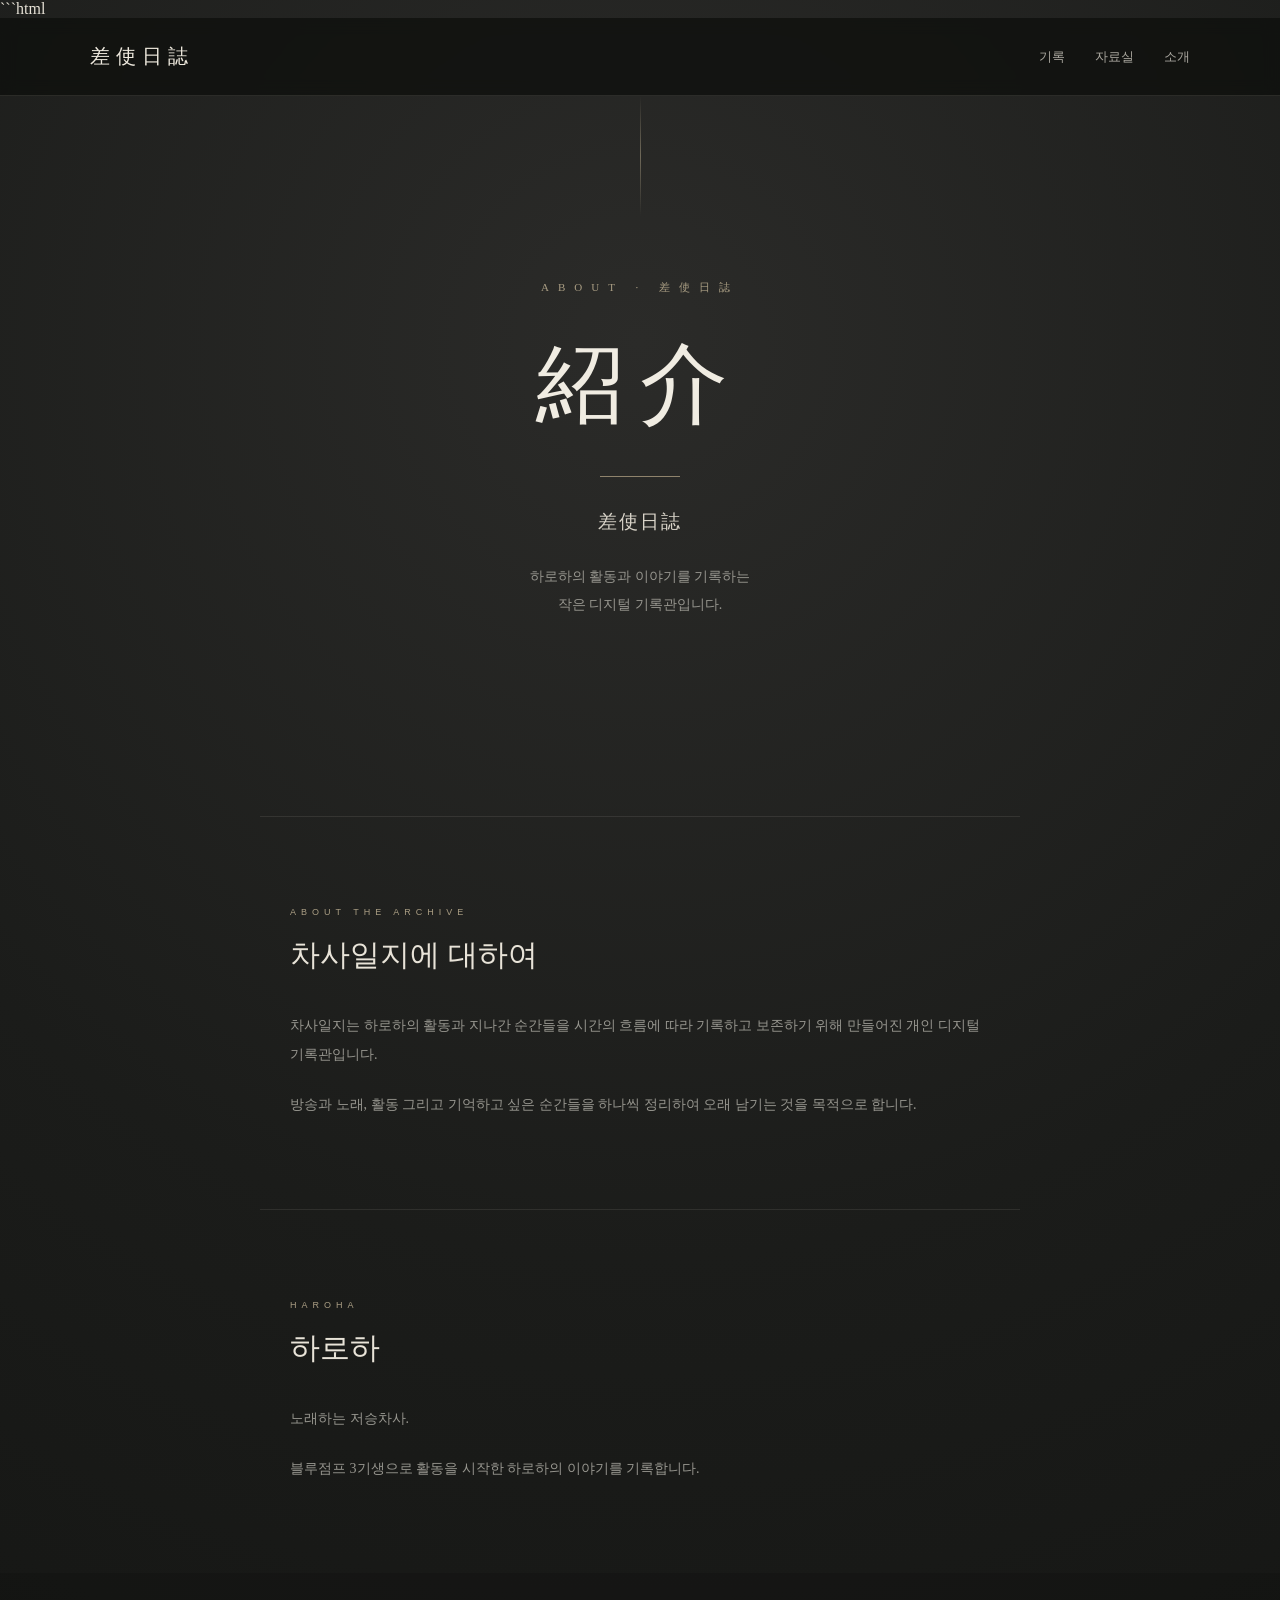
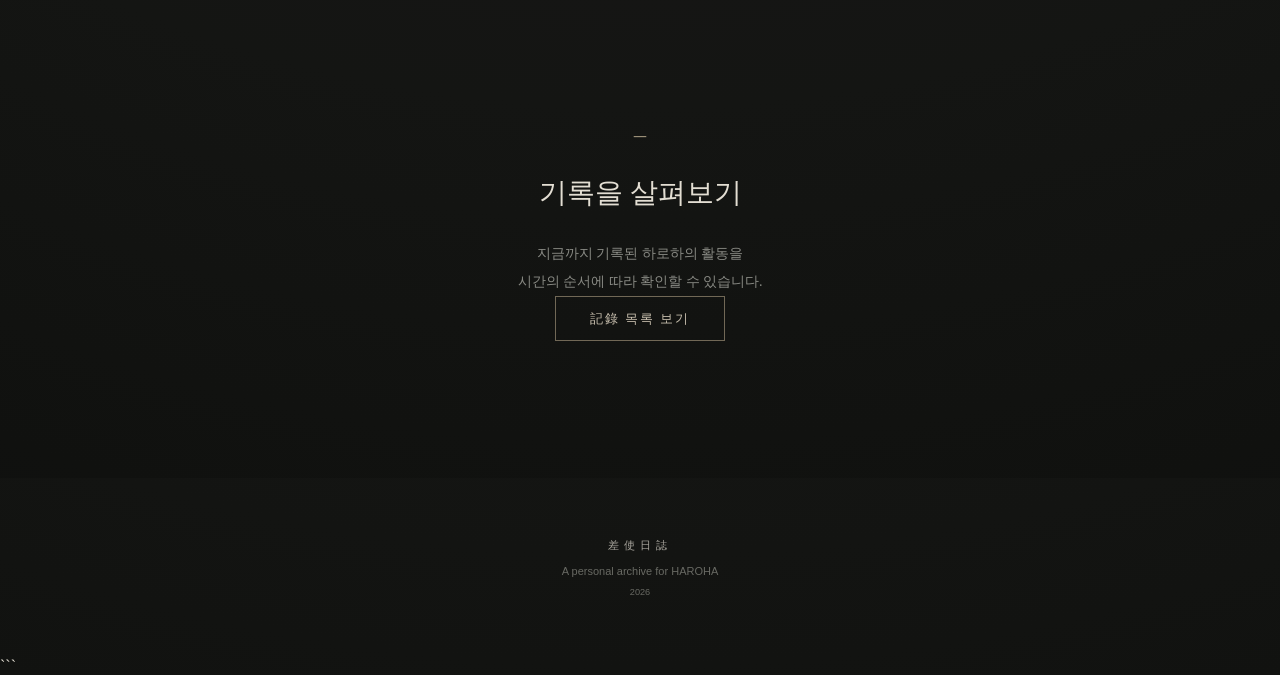
==== commit d6896030: "Update about.html" ====
--- a/about.html
+++ b/about.html
@@ -9,7 +9,7 @@
     <meta name="viewport"
           content="width=device-width, initial-scale=1.0">
 
-    <title>소개 | 差使日誌</title>
+    <title>紹介 | 差使日誌</title>
 
     <link rel="stylesheet" href="style.css">
 
@@ -72,7 +72,7 @@
 
 
             <h1>
-                소개
+                紹介
             </h1>
 
 
--- a/style.css
+++ b/style.css
@@ -1269,3 +1269,358 @@
     }
 
 }
+```css
+/* =========================
+   Archive
+========================= */
+
+.archive-card {
+
+    display: flex;
+
+    align-items: center;
+
+    gap: 30px;
+
+    padding: 30px 20px;
+
+    border-top: 1px solid rgba(220, 215, 200, 0.1);
+
+    color: #bdbab2;
+
+    text-decoration: none;
+
+    transition: 0.25s;
+}
+
+
+.archive-card:last-child {
+
+    border-bottom: 1px solid rgba(220, 215, 200, 0.1);
+}
+
+
+.archive-card:hover {
+
+    background: rgba(255, 255, 255, 0.025);
+
+    padding-left: 30px;
+}
+
+
+.archive-card-number {
+
+    width: 45px;
+
+    flex-shrink: 0;
+
+    font-family: sans-serif;
+
+    font-size: 11px;
+
+    letter-spacing: 2px;
+
+    color: #666772;
+}
+
+
+.archive-card-content {
+
+    flex: 1;
+}
+
+
+.archive-card-content span {
+
+    font-family: sans-serif;
+
+    font-size: 9px;
+
+    letter-spacing: 3px;
+
+    color: #a45454;
+}
+
+
+.archive-card-content h3 {
+
+    margin: 9px 0;
+
+    font-size: 19px;
+
+    font-weight: 400;
+
+    color: #e3dfd7;
+}
+
+
+.archive-card-content p {
+
+    margin: 0;
+
+    font-size: 13px;
+
+    line-height: 1.8;
+
+    color: #777780;
+}
+
+
+.archive-card-arrow {
+
+    font-family: sans-serif;
+
+    font-size: 17px;
+
+    color: #777780;
+
+    transition: 0.25s;
+}
+
+
+.archive-card:hover .archive-card-arrow {
+
+    color: #c87575;
+
+    transform: translateX(5px);
+}
+
+
+/* =========================
+   Archive Mobile
+========================= */
+
+@media (max-width: 700px) {
+
+    .archive-card {
+
+        gap: 18px;
+
+        padding: 25px 10px;
+    }
+
+
+    .archive-card:hover {
+
+        padding-left: 15px;
+    }
+
+
+    .archive-card-number {
+
+        width: 30px;
+
+        font-size: 9px;
+    }
+
+
+    .archive-card-content h3 {
+
+        font-size: 17px;
+    }
+
+
+    .archive-card-content p {
+
+        font-size: 12px;
+    }
+
+
+    .archive-card-arrow {
+
+        font-size: 14px;
+    }
+
+}
+```css
+/* =========================
+   Resources
+========================= */
+
+.resources-list {
+    padding-top: 30px;
+    padding-bottom: 120px;
+}
+
+
+.resources-list h2 {
+    margin-bottom: 45px;
+}
+
+
+/* Resource Card */
+
+.resource-card {
+
+    display: flex;
+
+    align-items: center;
+
+    gap: 30px;
+
+    padding: 30px 20px;
+
+    border-top: 1px solid rgba(220, 215, 200, 0.1);
+
+    color: #e8e5dd;
+
+    text-decoration: none;
+
+    transition: 0.25s;
+}
+
+
+.resource-card:last-child {
+
+    border-bottom: 1px solid rgba(220, 215, 200, 0.1);
+}
+
+
+.resource-card:hover {
+
+    background: rgba(255, 255, 255, 0.025);
+
+    padding-left: 30px;
+}
+
+
+/* Number */
+
+.resource-number {
+
+    width: 45px;
+
+    flex-shrink: 0;
+
+    font-family: sans-serif;
+
+    font-size: 10px;
+
+    letter-spacing: 2px;
+
+    color: #666772;
+}
+
+
+/* Content */
+
+.resource-content {
+
+    flex: 1;
+}
+
+
+.resource-type {
+
+    font-family: sans-serif;
+
+    font-size: 9px;
+
+    letter-spacing: 3px;
+
+    color: #a45454;
+}
+
+
+.resource-content h3 {
+
+    margin: 9px 0 8px;
+
+    font-size: 19px;
+
+    font-weight: 400;
+
+    color: #e8e5dd;
+}
+
+
+.resource-content p {
+
+    margin: 0;
+
+    font-size: 13px;
+
+    line-height: 1.8;
+
+    color: #777780;
+}
+
+
+/* Arrow */
+
+.resource-arrow {
+
+    font-family: sans-serif;
+
+    font-size: 18px;
+
+    color: #777780;
+
+    transition: 0.25s;
+}
+
+
+.resource-card:hover .resource-arrow {
+
+    color: #c87575;
+
+    transform: translate(3px, -3px);
+}
+
+
+/* =========================
+   Mobile
+========================= */
+
+@media (max-width: 700px) {
+
+    .resources-list {
+
+        padding-left: 20px;
+
+        padding-right: 20px;
+    }
+
+
+    .resource-card {
+
+        gap: 15px;
+
+        padding: 25px 10px;
+    }
+
+
+    .resource-card:hover {
+
+        padding-left: 15px;
+    }
+
+
+    .resource-number {
+
+        width: 30px;
+
+        font-size: 9px;
+    }
+
+
+    .resource-content h3 {
+
+        font-size: 17px;
+    }
+
+
+    .resource-content p {
+
+        font-size: 12px;
+
+        line-height: 1.7;
+    }
+
+
+    .resource-arrow {
+
+        font-size: 16px;
+    }
+
+}
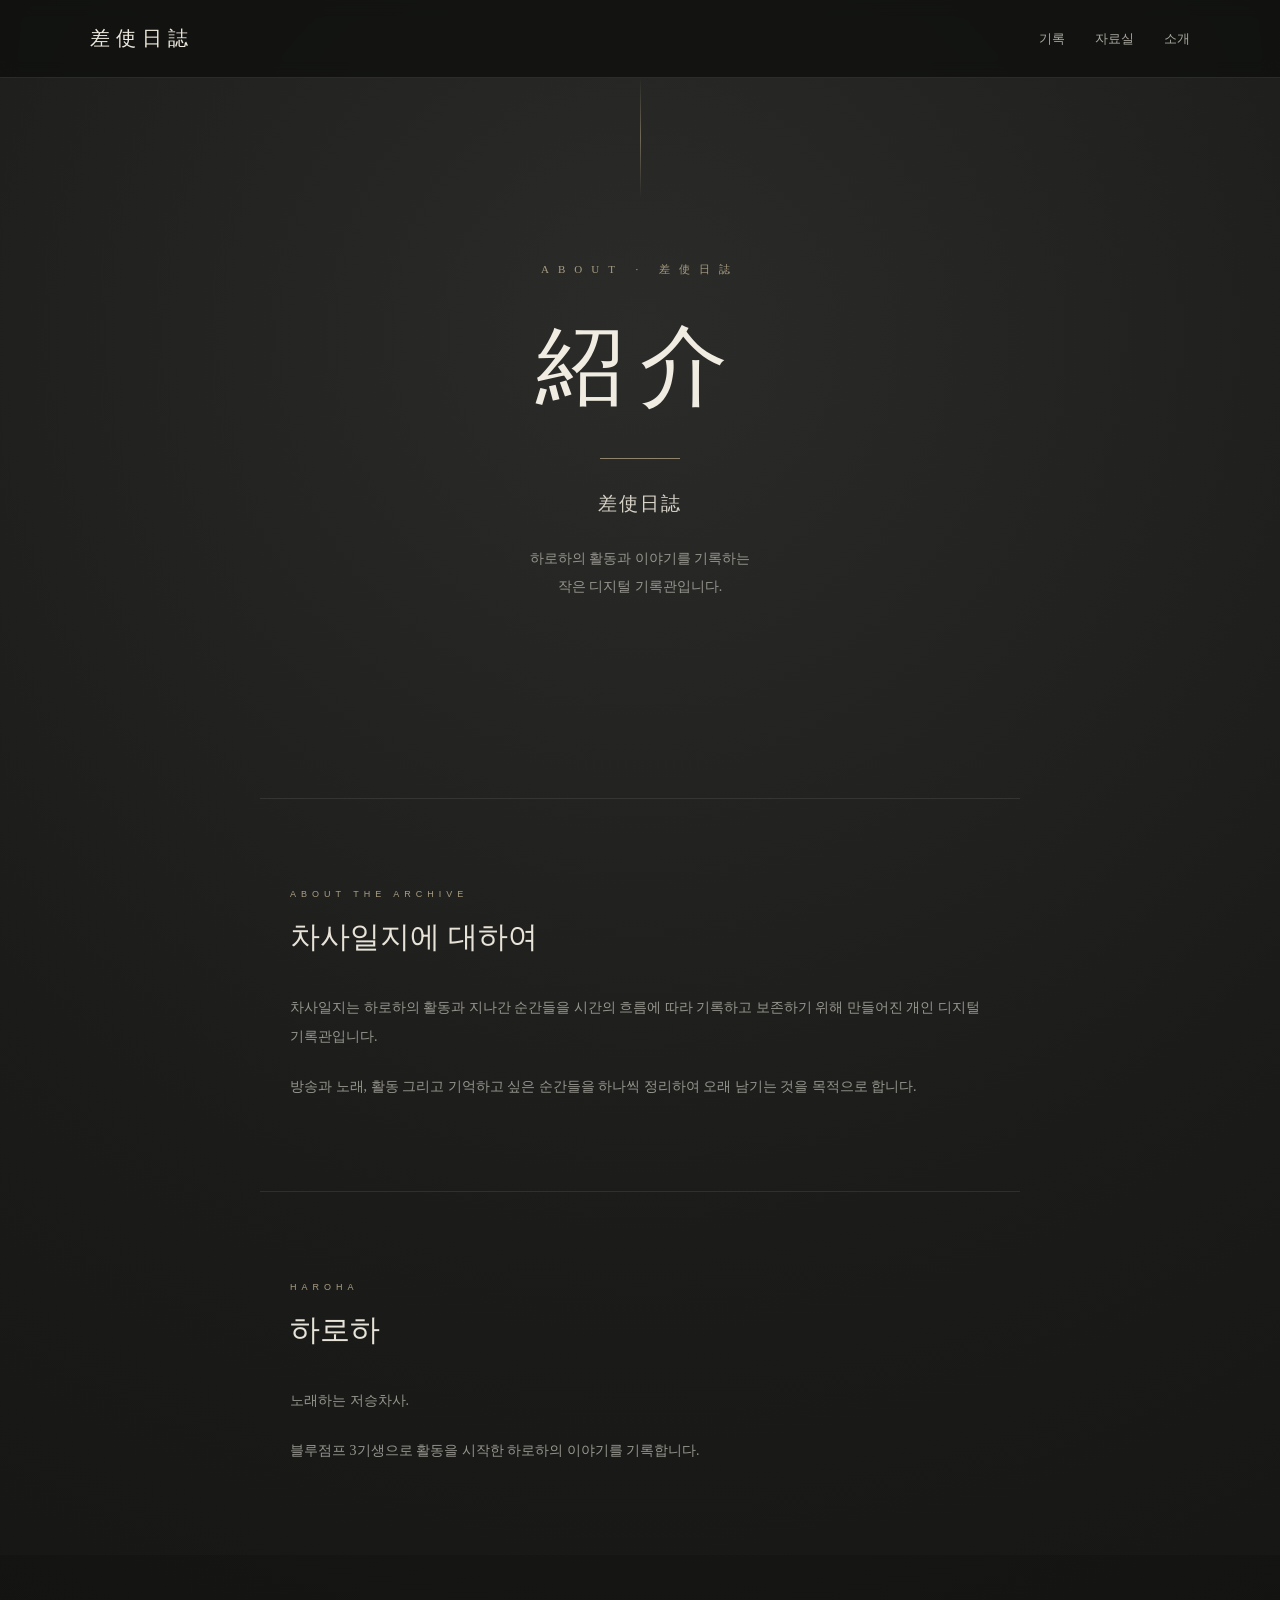
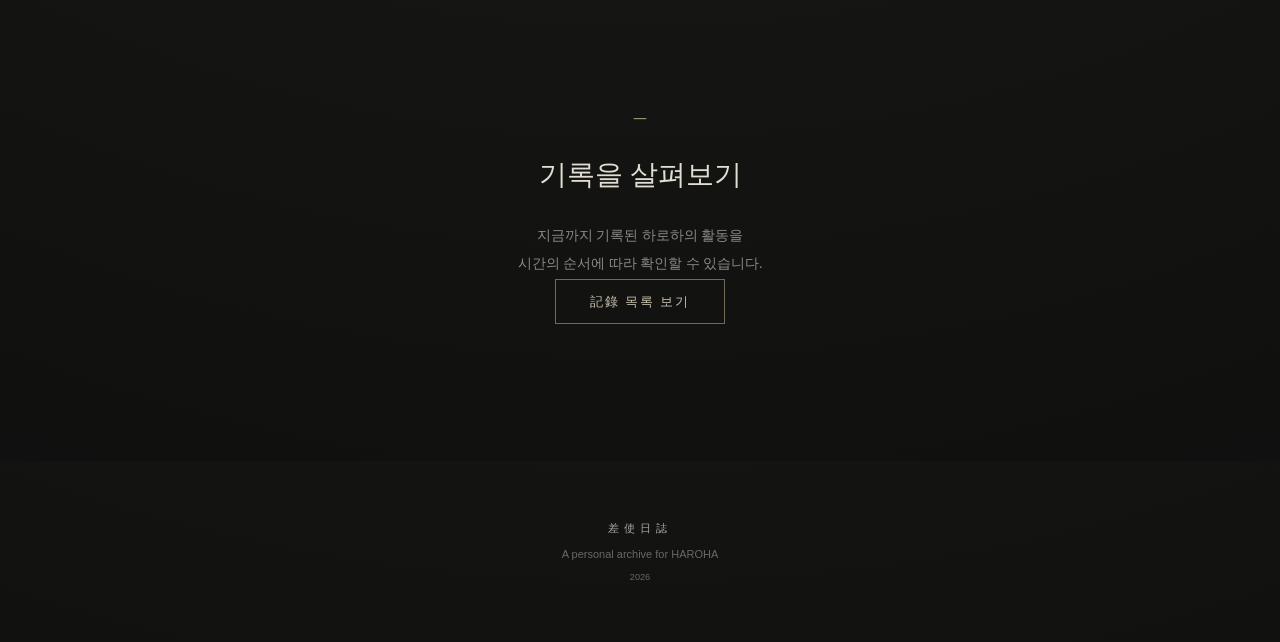
==== commit 0326190d: "Fix navigation link to resources page" ====
--- a/about.html
+++ b/about.html
@@ -1,4 +1,3 @@
-```html
 <!DOCTYPE html>
 <html lang="ko">
 
@@ -37,8 +36,8 @@
                 기록
             </a>
 
-            <!-- 현재는 준비 중 -->
-            <a href="#">
+            <!-- 자료실 -->
+            <a href="resources.html">
                 자료실
             </a>
 
@@ -222,4 +221,3 @@
 </body>
 
 </html>
-```
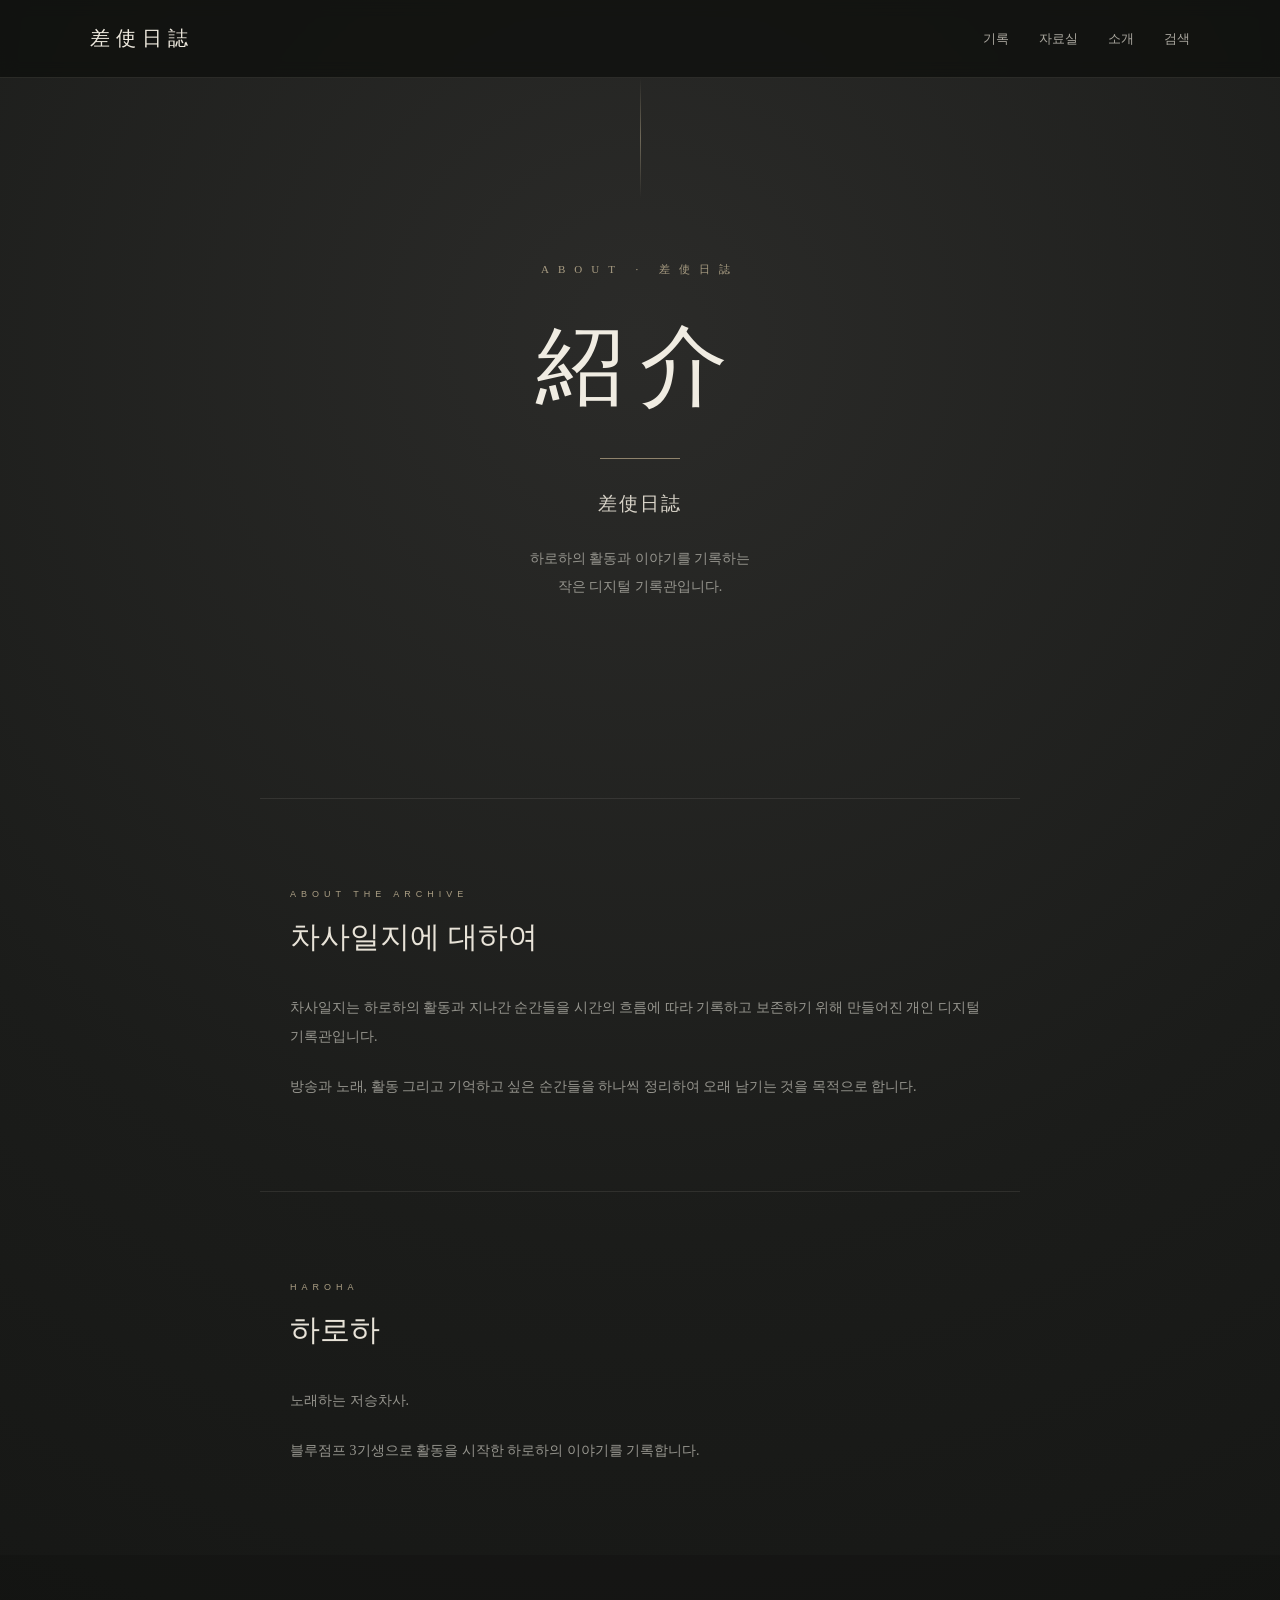
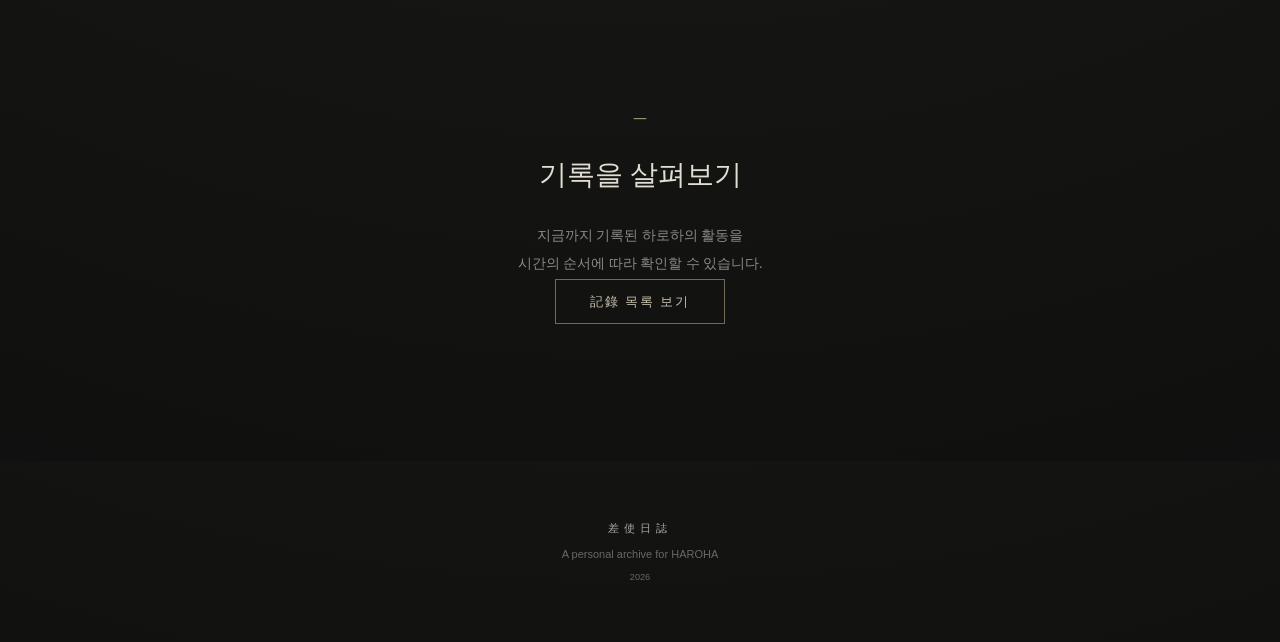
==== commit cff53eb8: "Update about.html" ====
--- a/about.html
+++ b/about.html
@@ -30,23 +30,29 @@
 
 
         <nav>
-
-            <!-- 기록 페이지로 바로 이동 -->
-            <a href="records.html">
-                기록
-            </a>
-
-            <!-- 자료실 -->
-            <a href="resources.html">
-                자료실
-            </a>
-
-            <!-- 소개 페이지 -->
-            <a href="about.html">
-                소개
-            </a>
-
-        </nav>
+<nav>
+
+    <!-- 기록 페이지 -->
+    <a href="records.html">
+        기록
+    </a>
+
+    <!-- 자료실 -->
+    <a href="resources.html">
+        자료실
+    </a>
+
+    <!-- 소개 페이지 -->
+    <a href="about.html">
+        소개
+    </a>
+
+    <!-- 검색 페이지 -->
+    <a href="search.html">
+        검색
+    </a>
+
+</nav>
 
     </header>
 
--- a/style.css
+++ b/style.css
@@ -1624,3 +1624,141 @@
     }
 
 }
+/* ================================
+   SEARCH
+================================ */
+
+.search-page {
+    max-width: 900px;
+    margin: 0 auto;
+    padding: 100px 24px;
+}
+
+
+.search-header {
+    text-align: center;
+    margin-bottom: 50px;
+}
+
+
+.search-header h1 {
+    margin-bottom: 15px;
+}
+
+
+.search-header p {
+    opacity: 0.7;
+}
+
+
+.search-form {
+    display: flex;
+    gap: 10px;
+    margin-bottom: 50px;
+}
+
+
+.search-form input {
+    flex: 1;
+
+    padding: 15px 18px;
+
+    border: 1px solid rgba(255,255,255,0.15);
+
+    background: rgba(255,255,255,0.03);
+
+    color: inherit;
+
+    font-family: inherit;
+
+    font-size: 16px;
+}
+
+
+.search-form button {
+    padding: 15px 25px;
+
+    border: 1px solid rgba(255,255,255,0.2);
+
+    background: transparent;
+
+    color: inherit;
+
+    font-family: inherit;
+
+    cursor: pointer;
+}
+
+
+.search-result {
+    display: block;
+
+    padding: 25px 0;
+
+    border-top: 1px solid rgba(255,255,255,0.12);
+
+    color: inherit;
+
+    text-decoration: none;
+}
+
+
+.search-result:hover {
+    opacity: 0.7;
+}
+
+
+.search-result-date {
+    font-size: 13px;
+
+    opacity: 0.5;
+
+    margin-bottom: 8px;
+}
+
+
+.search-result-title {
+    font-size: 20px;
+
+    margin-bottom: 8px;
+}
+
+
+.search-result-description {
+    font-size: 14px;
+
+    opacity: 0.65;
+}
+
+
+.search-message {
+    text-align: center;
+
+    opacity: 0.5;
+
+    padding: 50px 0;
+}
+
+.search-result-preview {
+    font-size: 14px;
+    line-height: 1.8;
+    opacity: 0.7;
+}
+
+.search-result-preview mark {
+    background: linear-gradient(
+        transparent 20%,
+        rgba(218, 188, 73, 0.65) 20%,
+        rgba(218, 188, 73, 0.65) 85%,
+        transparent 85%
+    );
+
+    color: inherit;
+    padding: 1px 3px;
+    font-weight: 700;
+}
+
+.record-nav-disabled {
+    opacity: 0.3;
+    cursor: default;
+}
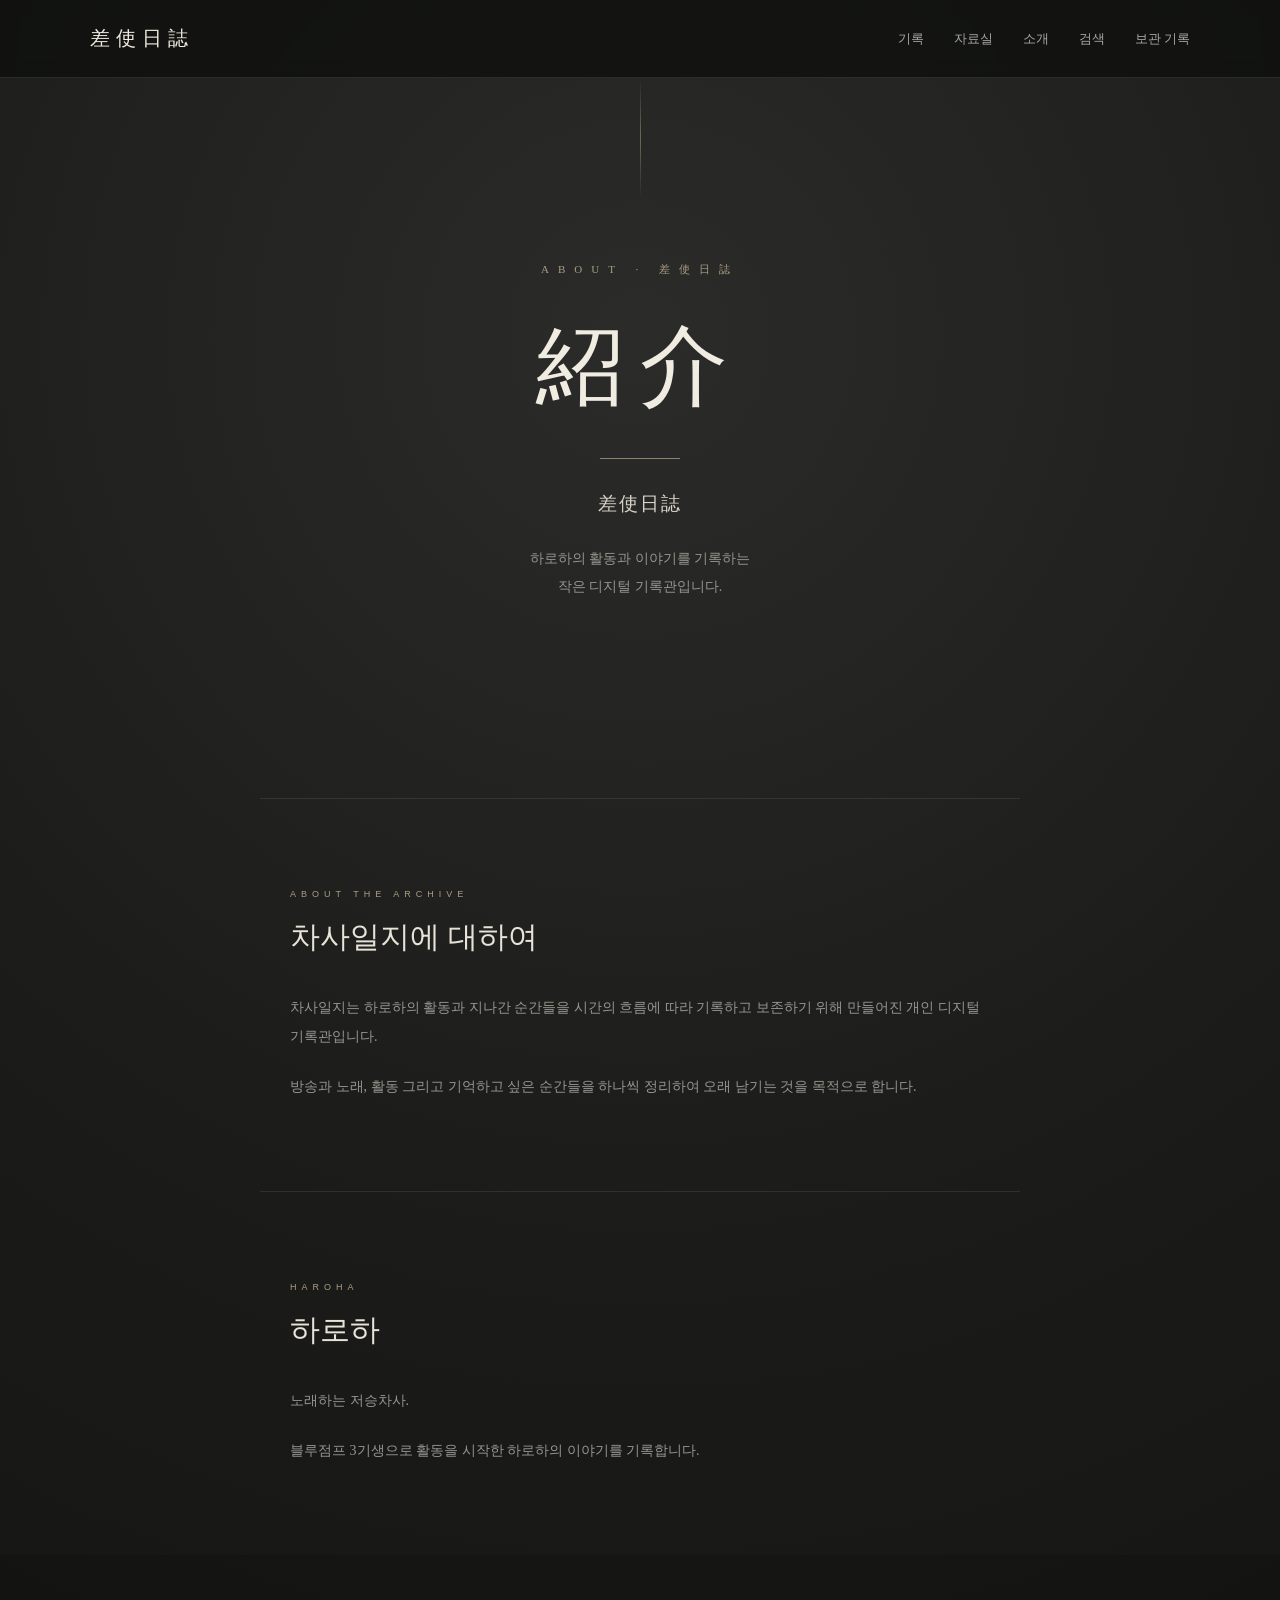
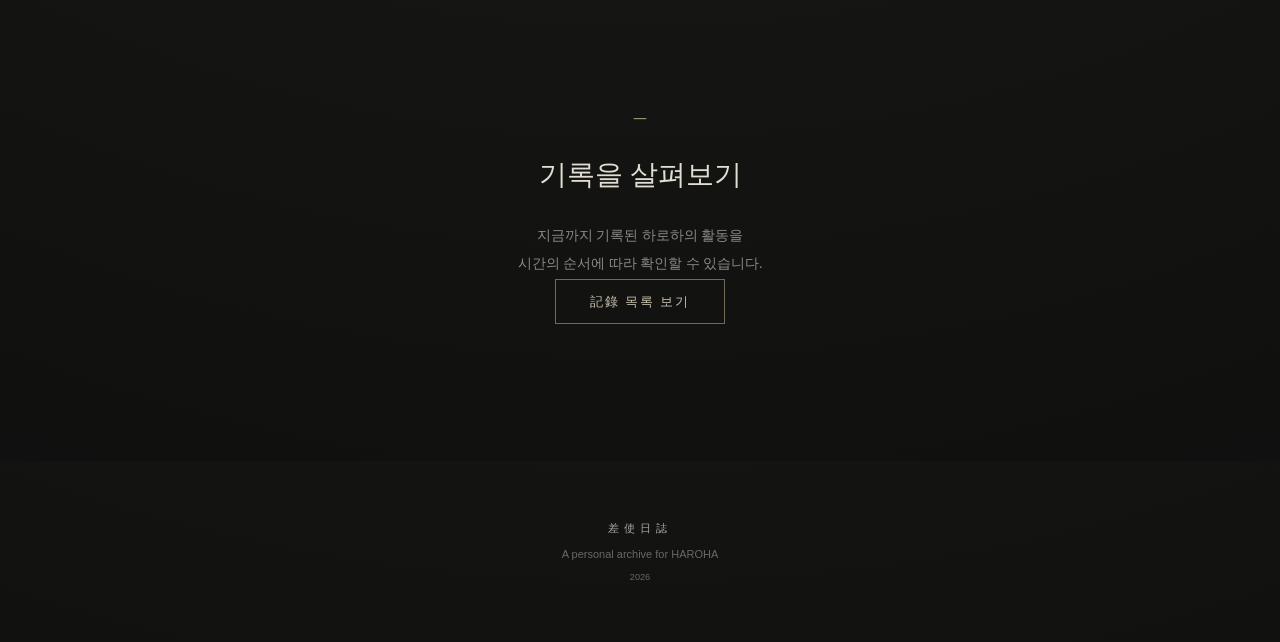
==== commit d898a652: "Update about.html" ====
--- a/about.html
+++ b/about.html
@@ -52,6 +52,10 @@
         검색
     </a>
 
+    <a href="bookmarks.html">
+        보관 기록
+    </a>
+    
 </nav>
 
     </header>
--- a/style.css
+++ b/style.css
@@ -1762,3 +1762,343 @@
     opacity: 0.3;
     cursor: default;
 }
+
+.record-bookmark {
+    margin: 30px 0;
+    text-align: center;
+}
+
+
+.bookmark-button {
+    display: inline-flex;
+    align-items: center;
+    gap: 8px;
+
+    padding: 10px 18px;
+
+    background: transparent;
+
+    border: 1px solid #d8d2c8;
+
+    color: #555;
+
+    font-family: inherit;
+
+    cursor: pointer;
+
+    transition:
+        background 0.2s ease,
+        color 0.2s ease,
+        border-color 0.2s ease;
+}
+
+
+.bookmark-button:hover {
+    background: #f5f1e8;
+}
+
+
+.bookmark-icon {
+    font-size: 18px;
+}
+
+
+.bookmark-button.bookmarked {
+    background: #f5f1e8;
+
+    border-color: #b9aa8d;
+
+    color: #6b5b3e;
+}
+
+/* =========================
+   보관 기록
+========================= */
+
+.bookmark-index {
+    max-width: 900px;
+    margin: 0 auto;
+    padding: 20px 20px 80px;
+}
+
+
+.bookmark-count {
+    margin-bottom: 20px;
+
+    font-size: 13px;
+
+    color: #777;
+
+    letter-spacing: 0.08em;
+}
+
+
+
+/* 기록 하나 */
+
+.bookmark-record {
+    position: relative;
+
+    margin-bottom: 14px;
+
+    border-top: 1px solid #ddd7ce;
+
+    border-bottom: 1px solid #ddd7ce;
+
+    background: #fff;
+
+    transition:
+        background 0.2s ease;
+}
+
+
+.bookmark-record:hover {
+    background: #faf8f3;
+}
+
+
+
+/* 기록 링크 */
+
+.bookmark-record-link {
+    display: flex;
+
+    align-items: center;
+
+    min-height: 100px;
+
+    padding: 22px 70px 22px 25px;
+
+    color: inherit;
+
+    text-decoration: none;
+}
+
+
+
+/* 기록 번호 */
+
+.bookmark-record-mark {
+    width: 90px;
+
+    flex-shrink: 0;
+
+    color: #888;
+
+    font-size: 12px;
+
+    letter-spacing: 0.08em;
+}
+
+
+.bookmark-record-mark strong {
+    display: block;
+
+    margin-top: 5px;
+
+    color: #333;
+
+    font-size: 18px;
+
+    font-weight: 500;
+}
+
+
+
+/* 기록 내용 */
+
+.bookmark-record-content {
+    flex: 1;
+}
+
+
+.bookmark-record-date {
+    display: block;
+
+    margin-bottom: 7px;
+
+    color: #999;
+
+    font-size: 12px;
+
+    letter-spacing: 0.04em;
+}
+
+
+.bookmark-record-content h3 {
+    margin: 0;
+
+    color: #333;
+
+    font-size: 18px;
+
+    font-weight: 500;
+
+    line-height: 1.5;
+}
+
+
+
+/* 화살표 */
+
+.bookmark-record-arrow {
+    position: absolute;
+
+    right: 25px;
+
+    top: 50%;
+
+    transform: translateY(-50%);
+
+    color: #999;
+
+    font-size: 20px;
+
+    transition:
+        transform 0.2s ease,
+        color 0.2s ease;
+}
+
+
+.bookmark-record:hover
+.bookmark-record-arrow {
+    color: #555;
+
+    transform:
+        translate(5px, -50%);
+}
+
+
+
+/* 보관 해제 */
+
+.bookmark-remove {
+    position: absolute;
+
+    right: 22px;
+
+    bottom: 10px;
+
+    padding: 3px 7px;
+
+    border: none;
+
+    background: transparent;
+
+    color: #aaa;
+
+    font-family: inherit;
+
+    font-size: 11px;
+
+    cursor: pointer;
+}
+
+
+.bookmark-remove:hover {
+    color: #777;
+
+    text-decoration: underline;
+}
+
+
+
+/* 보관 기록이 없을 때 */
+
+.bookmark-empty-box {
+    padding: 70px 20px;
+
+    border-top: 1px solid #ddd7ce;
+
+    border-bottom: 1px solid #ddd7ce;
+
+    text-align: center;
+}
+
+
+.bookmark-empty-symbol {
+    margin-bottom: 15px;
+
+    color: #aaa;
+
+    font-size: 36px;
+}
+
+
+.bookmark-empty-box h3 {
+    margin: 0 0 10px;
+
+    color: #555;
+
+    font-size: 18px;
+
+    font-weight: 500;
+}
+
+
+.bookmark-empty-box p {
+    margin: 0 0 25px;
+
+    color: #999;
+
+    font-size: 13px;
+
+    line-height: 1.8;
+}
+
+
+.bookmark-empty-link {
+    display: inline-block;
+
+    padding: 9px 16px;
+
+    border: 1px solid #d8d2c8;
+
+    color: #666;
+
+    text-decoration: none;
+
+    font-size: 13px;
+
+    transition:
+        background 0.2s ease;
+}
+
+
+.bookmark-empty-link:hover {
+    background: #f5f1e8;
+}
+
+
+
+/* 작은 화면 */
+
+@media (max-width: 600px) {
+
+    .bookmark-index {
+        padding-left: 15px;
+        padding-right: 15px;
+    }
+
+
+    .bookmark-record-link {
+        padding: 18px 45px 35px 18px;
+    }
+
+
+    .bookmark-record-mark {
+        width: 65px;
+    }
+
+
+    .bookmark-record-content h3 {
+        font-size: 15px;
+    }
+
+
+    .bookmark-remove {
+        right: 18px;
+        bottom: 8px;
+    }
+
+}
